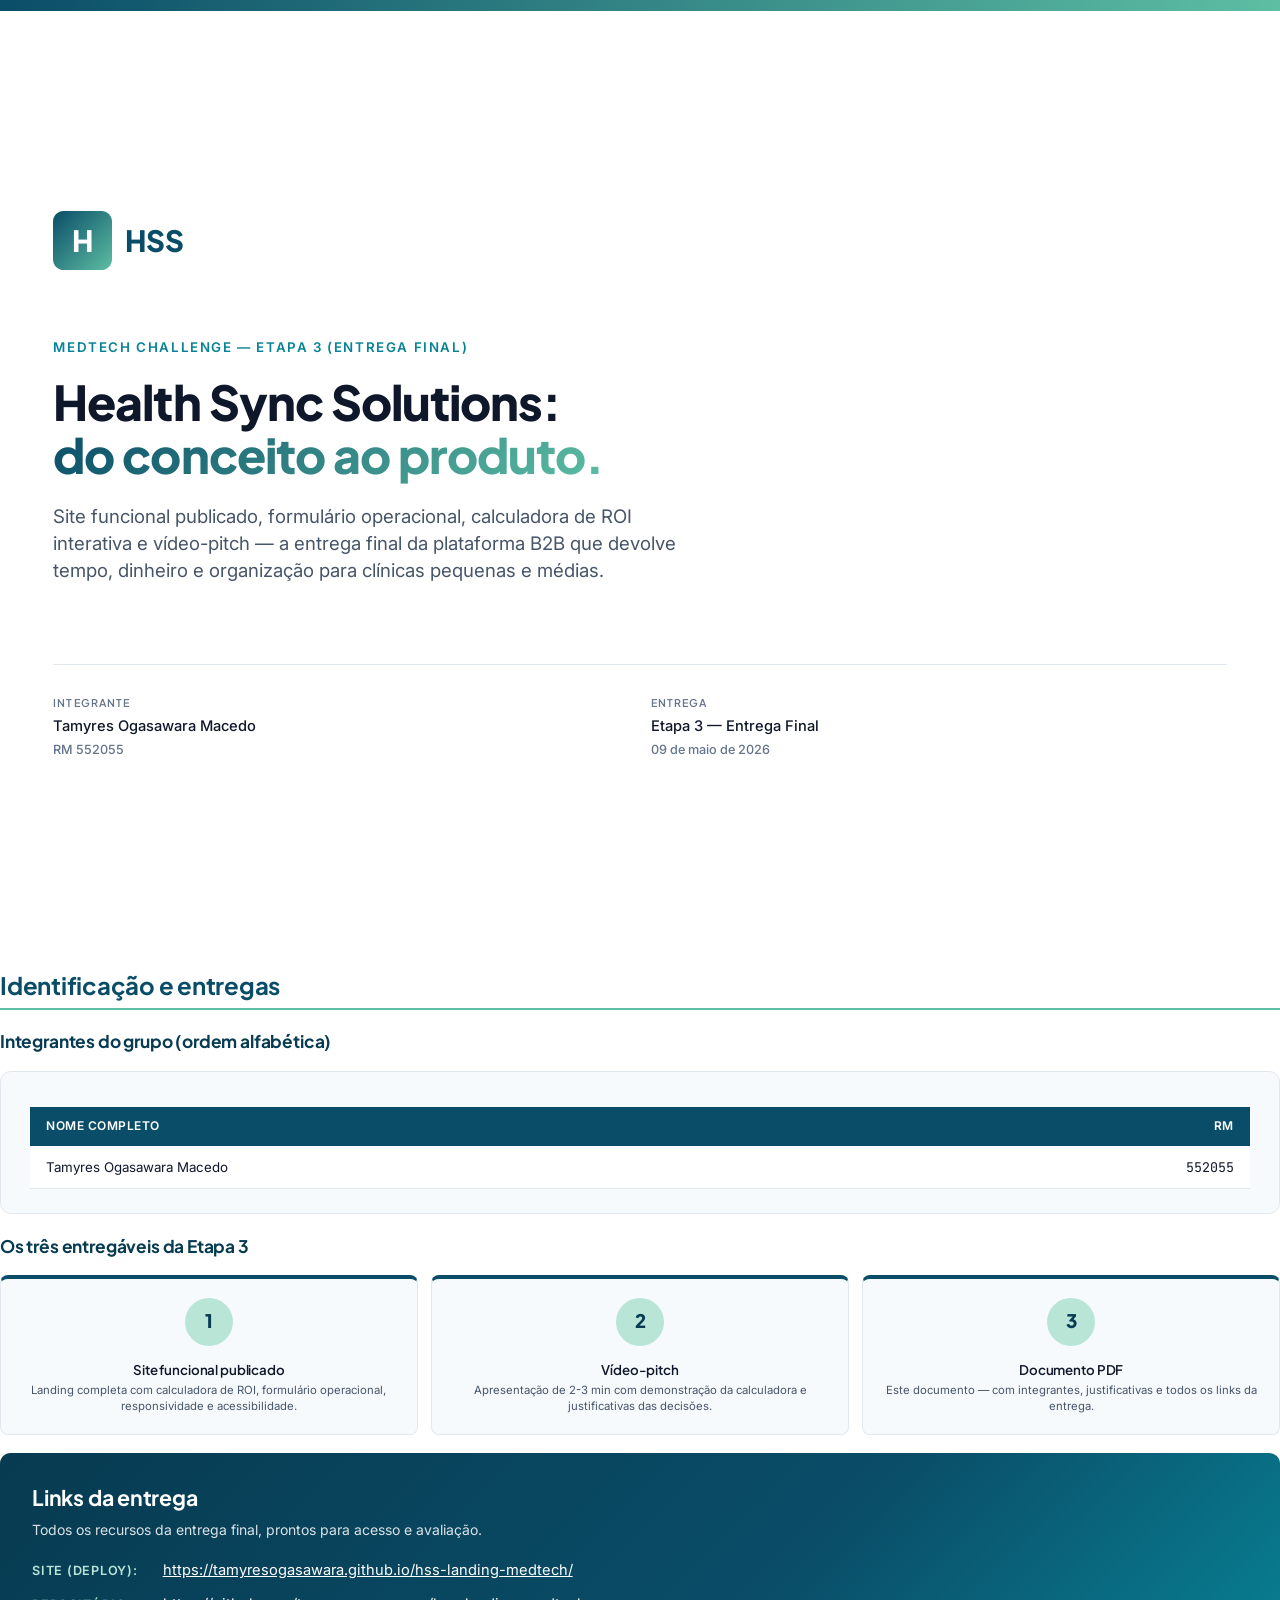
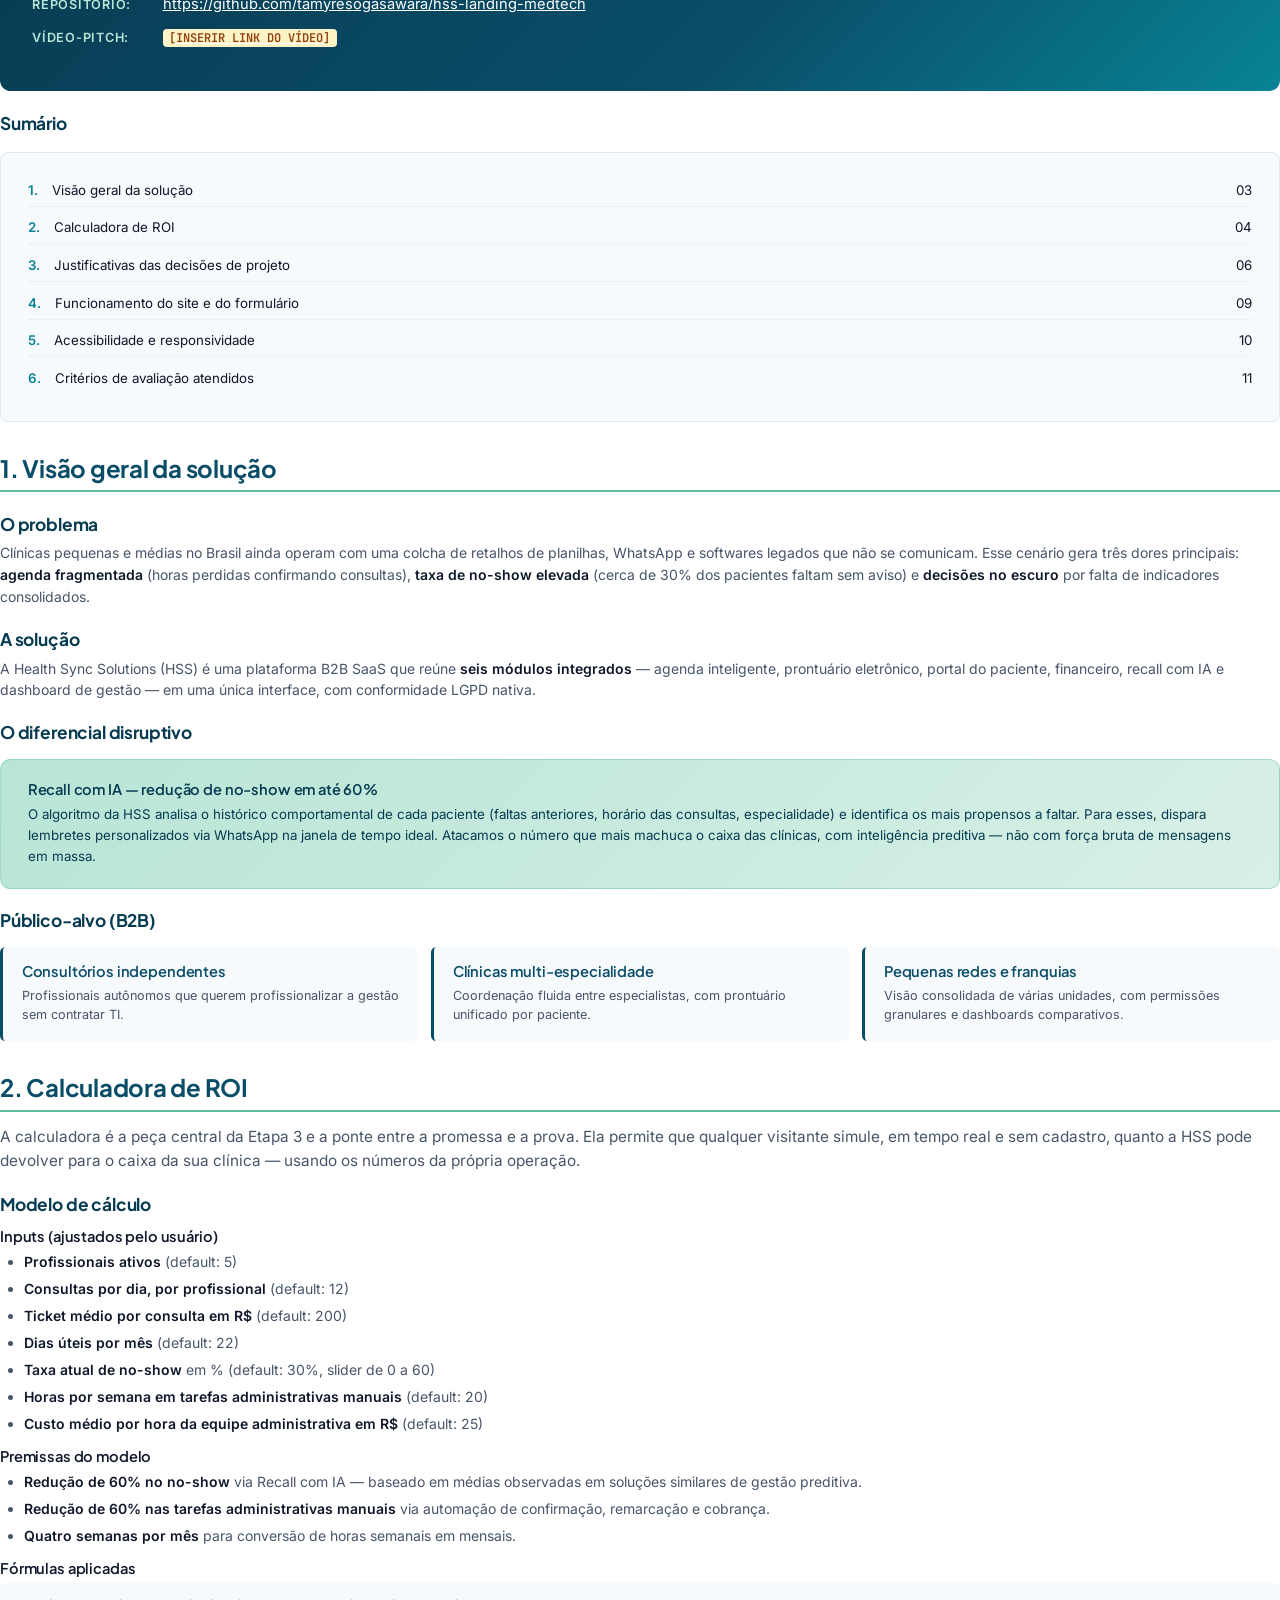
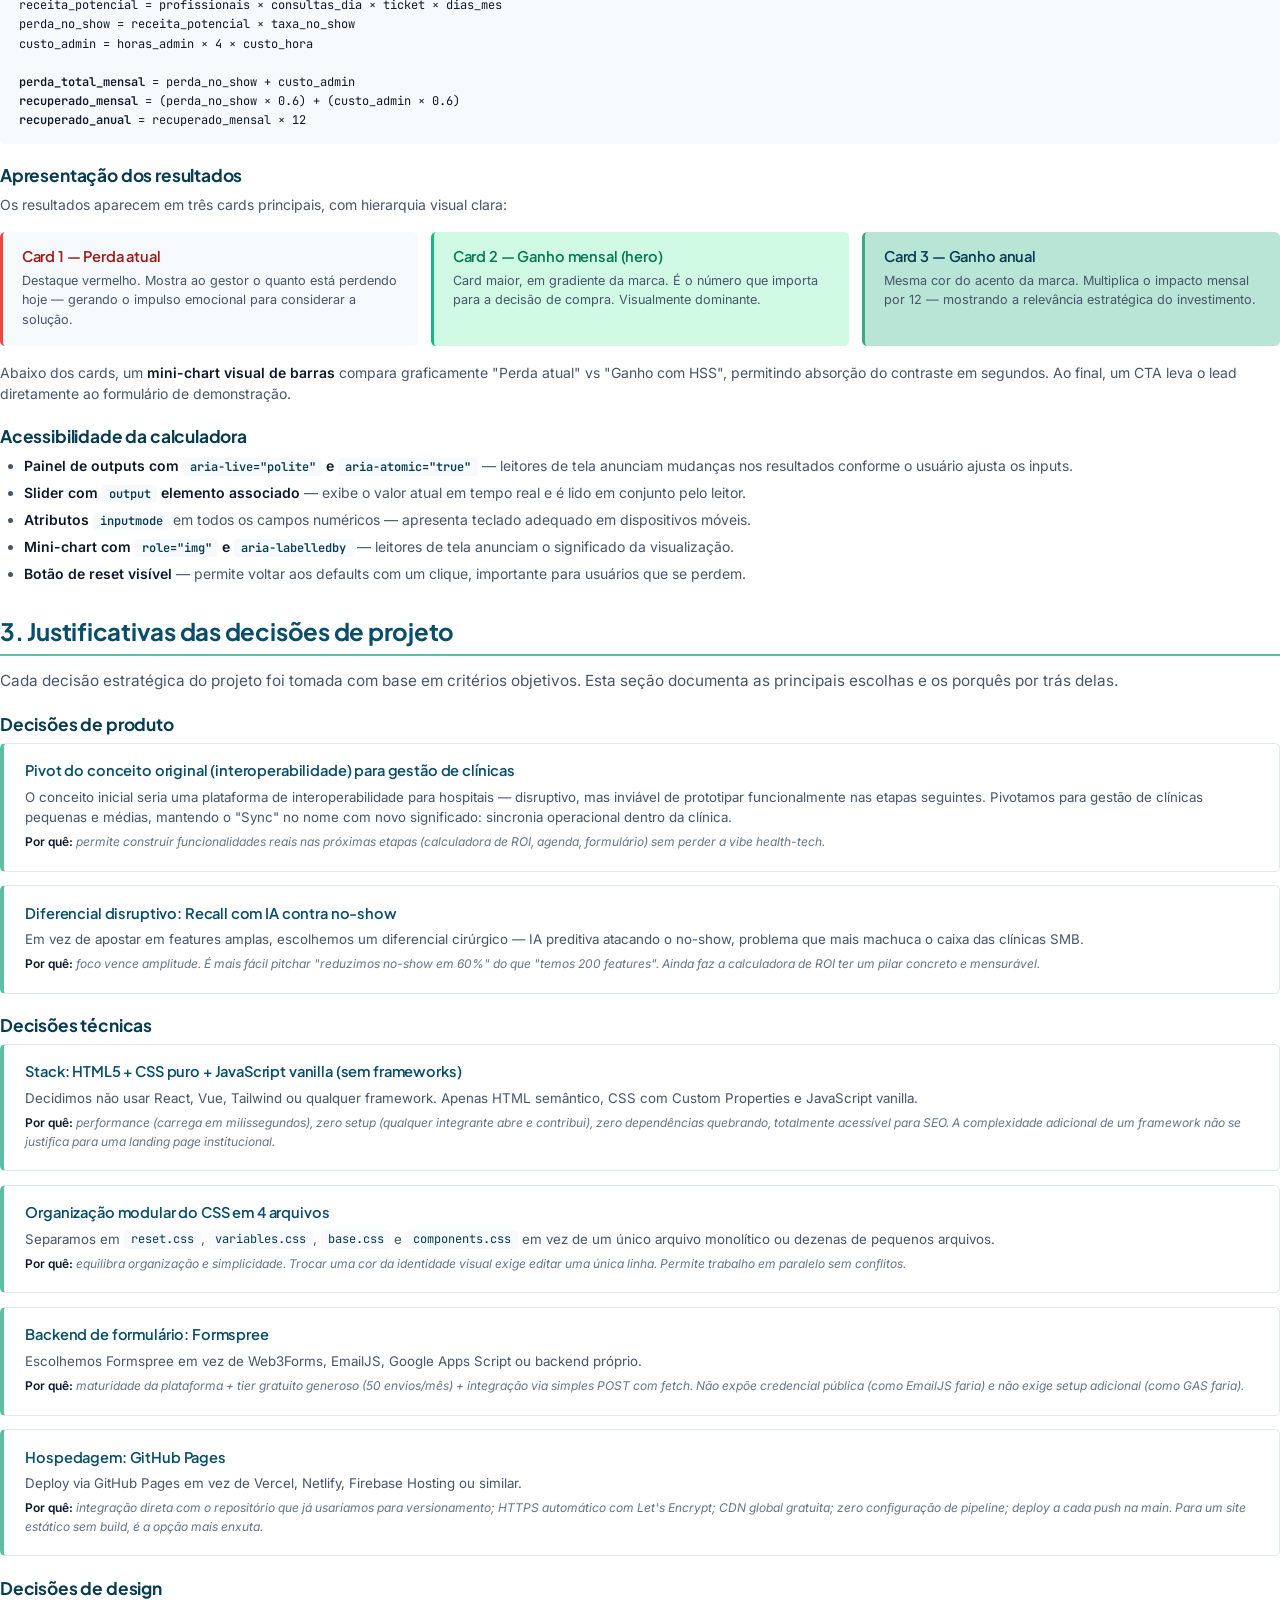
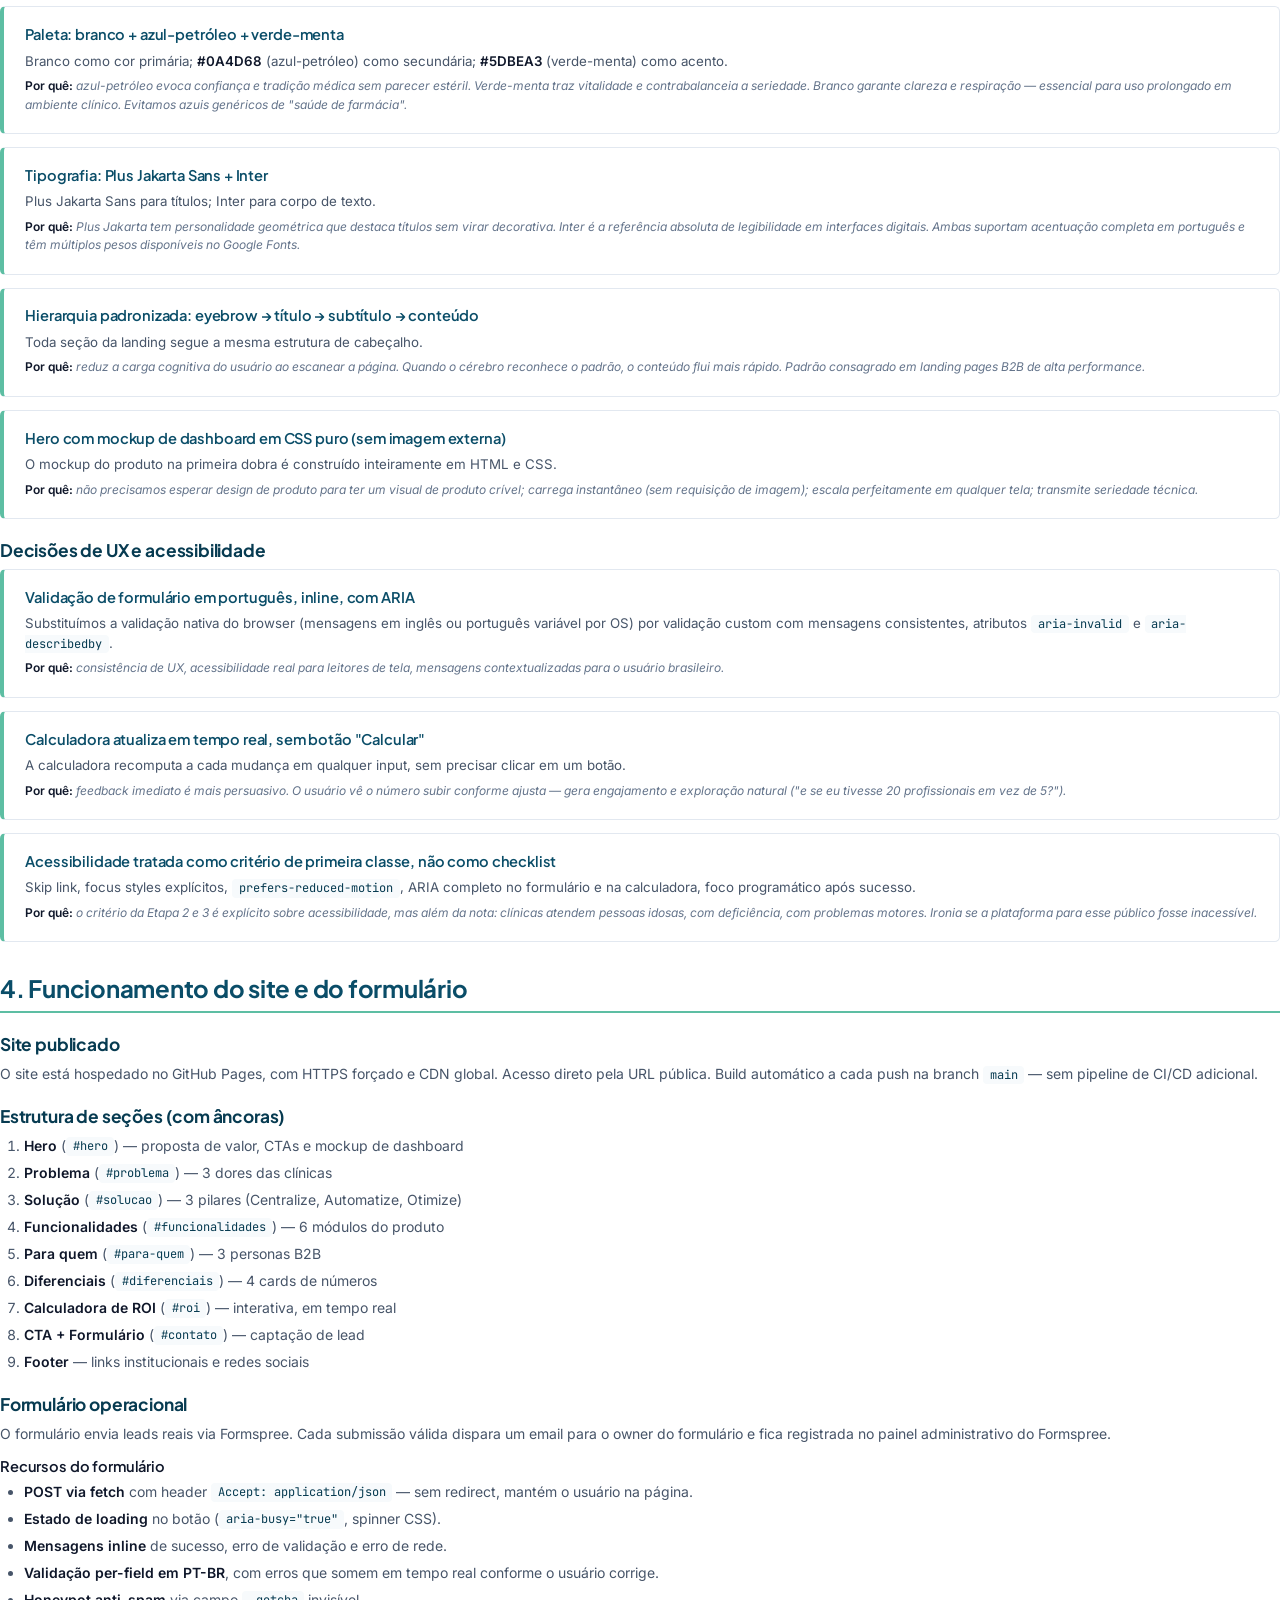
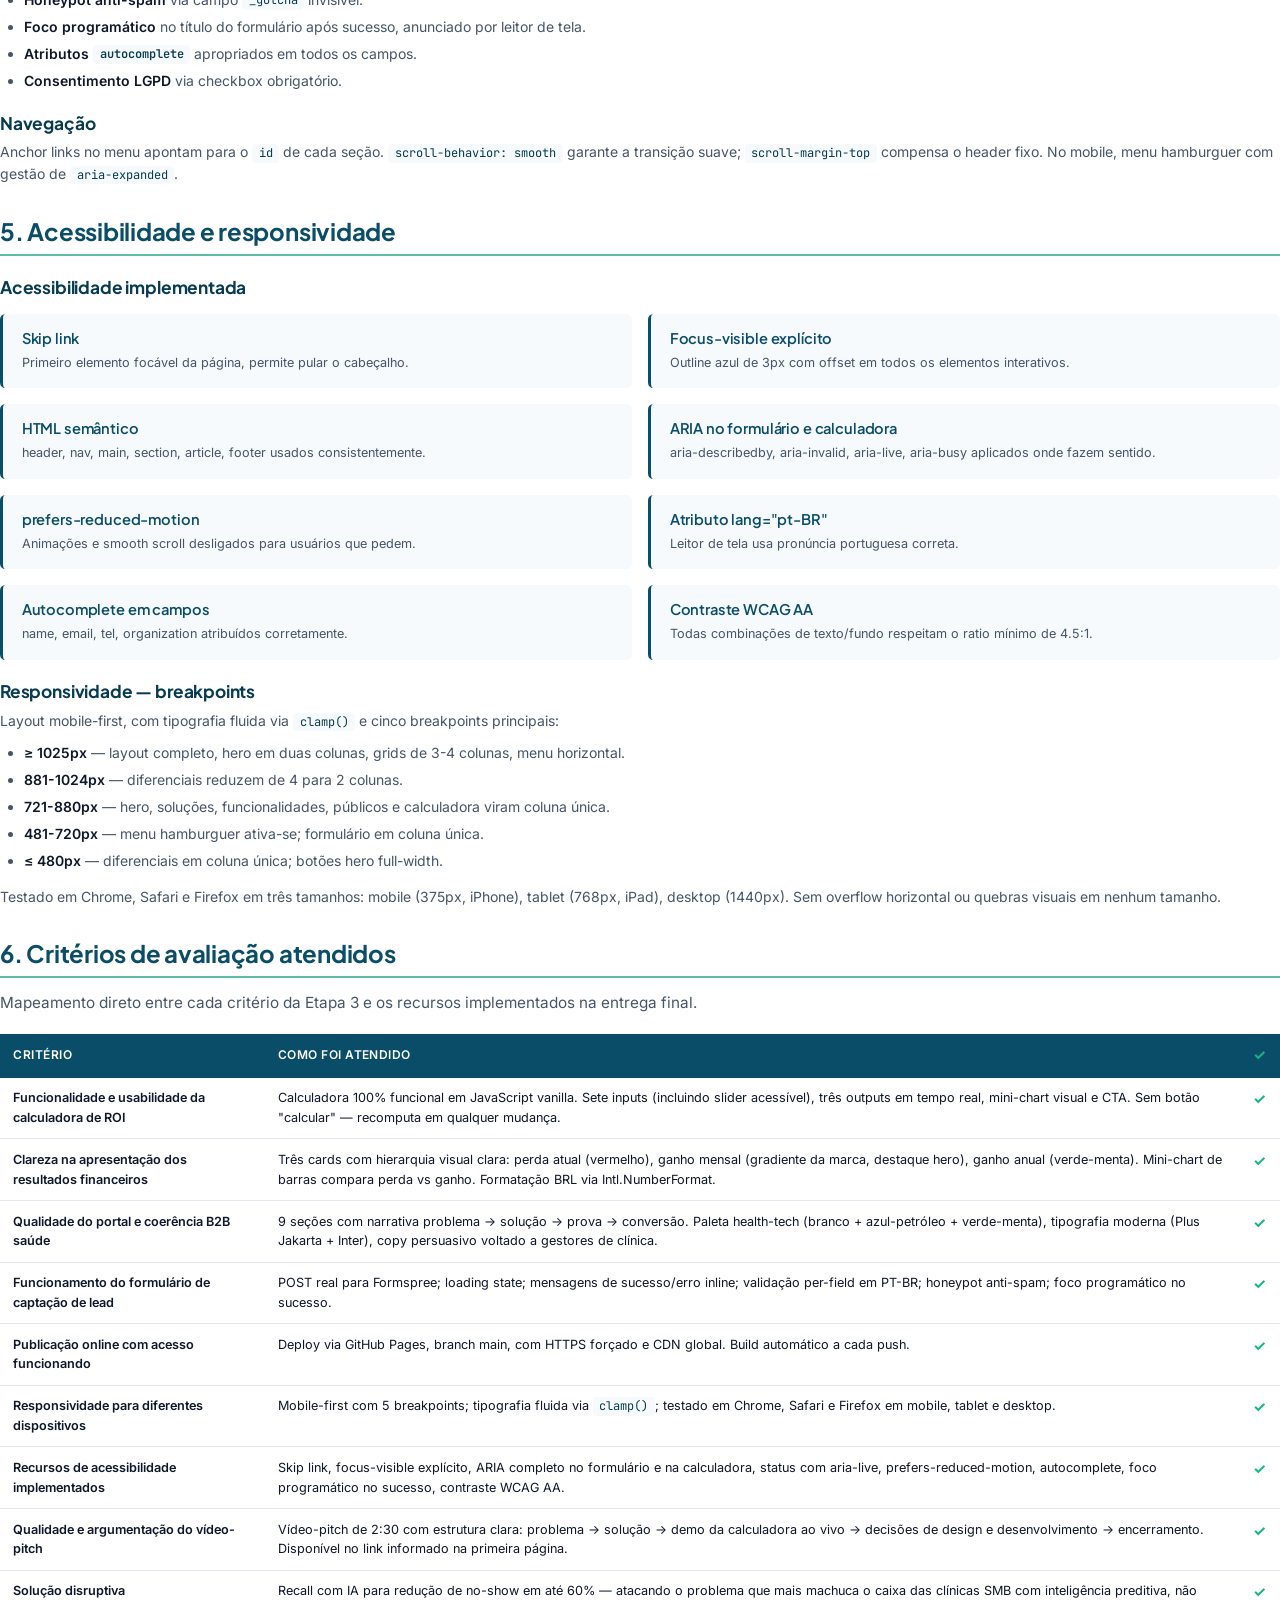
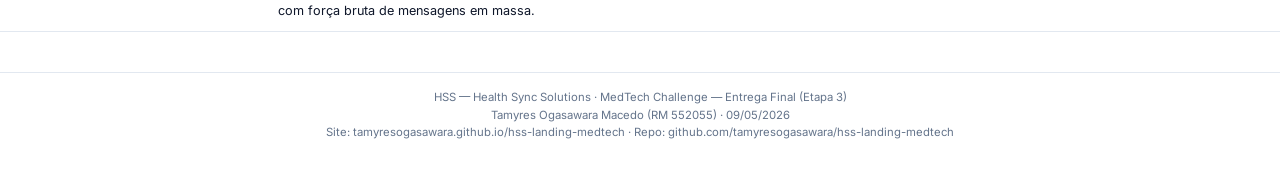
==== entrega-etapa3.html @ 95412e1a "Phase 3 deliverables: pitch script + final delivery doc - pitch-roteiro.md: roteiro completo do vide" ====
<!DOCTYPE html>
<html lang="pt-BR">
<head>
  <meta charset="UTF-8" />
  <title>HSS — Entrega Final (Etapa 3) — MedTech Challenge</title>
  <link rel="preconnect" href="https://fonts.googleapis.com" />
  <link rel="preconnect" href="https://fonts.gstatic.com" crossorigin />
  <link href="https://fonts.googleapis.com/css2?family=Inter:wght@400;500;600;700&family=Plus+Jakarta+Sans:wght@600;700;800&family=JetBrains+Mono:wght@400;500&display=swap" rel="stylesheet" />

  <style>
    /* ==========================================
       PRINT-OPTIMIZED — Open in Chrome → Cmd+P → Save as PDF
       ========================================== */

    @page { size: A4; margin: 18mm 16mm 20mm 16mm; }

    * {
      box-sizing: border-box;
      margin: 0;
      padding: 0;
      -webkit-print-color-adjust: exact;
      print-color-adjust: exact;
    }

    :root {
      --primary: #0a4d68;
      --primary-dark: #073b51;
      --primary-light: #088395;
      --accent: #5dbea3;
      --accent-dark: #3fa688;
      --accent-light: #b8e5d6;
      --text: #0f172a;
      --text-muted: #475569;
      --text-soft: #64748b;
      --border: #e2e8f0;
      --bg-soft: #f7fafc;
      --success: #10b981;
      --success-bg: #d1fae5;
      --danger: #ef4444;
      --danger-bg: #fee2e2;
    }

    html { -webkit-font-smoothing: antialiased; }

    body {
      font-family: "Inter", system-ui, sans-serif;
      font-size: 10.5pt;
      line-height: 1.55;
      color: var(--text);
      background: #fff;
    }

    h1, h2, h3, h4 {
      font-family: "Plus Jakarta Sans", sans-serif;
      color: var(--text);
      letter-spacing: -0.01em;
      line-height: 1.2;
    }

    h2 {
      font-size: 18pt;
      color: var(--primary);
      margin-bottom: 10pt;
      padding-bottom: 6pt;
      border-bottom: 2px solid var(--accent);
    }

    h3 {
      font-size: 13pt;
      color: var(--primary-dark);
      margin-top: 16pt;
      margin-bottom: 6pt;
    }

    h4 {
      font-size: 11pt;
      font-weight: 600;
      margin-top: 10pt;
      margin-bottom: 4pt;
      color: var(--text);
    }

    p { margin-bottom: 8pt; color: var(--text-muted); }
    strong { color: var(--text); font-weight: 600; }

    ul, ol { margin-left: 18pt; margin-bottom: 10pt; }
    li { margin-bottom: 4pt; color: var(--text-muted); }

    a {
      color: var(--primary-light);
      text-decoration: none;
      word-break: break-all;
    }

    code {
      font-family: "JetBrains Mono", monospace;
      font-size: 9pt;
      background: var(--bg-soft);
      padding: 1pt 5pt;
      border-radius: 3pt;
      color: var(--primary-dark);
    }

    /* ---------- COVER ---------- */
    .cover {
      height: 257mm;
      display: flex;
      flex-direction: column;
      justify-content: center;
      page-break-after: always;
      position: relative;
      padding: 40pt;
    }

    .cover::before {
      content: "";
      position: absolute;
      top: 0; left: 0; right: 0;
      height: 8pt;
      background: linear-gradient(90deg, var(--primary) 0%, var(--accent) 100%);
    }

    .cover__brand {
      display: flex;
      align-items: center;
      gap: 10pt;
      margin-bottom: 50pt;
    }

    .cover__mark {
      width: 44pt;
      height: 44pt;
      border-radius: 8pt;
      background: linear-gradient(135deg, var(--primary) 0%, var(--accent) 100%);
      color: #fff;
      display: grid;
      place-items: center;
      font-family: "Plus Jakarta Sans";
      font-weight: 800;
      font-size: 22pt;
    }

    .cover__brand-name {
      font-family: "Plus Jakarta Sans";
      font-weight: 800;
      font-size: 22pt;
      color: var(--primary);
    }

    .cover__eyebrow {
      font-size: 10pt;
      font-weight: 600;
      text-transform: uppercase;
      letter-spacing: 0.12em;
      color: var(--primary-light);
      margin-bottom: 14pt;
    }

    .cover__title {
      font-size: 36pt;
      font-weight: 800;
      color: var(--text);
      line-height: 1.1;
      margin-bottom: 16pt;
      letter-spacing: -0.02em;
    }

    .cover__title span {
      background: linear-gradient(135deg, var(--primary) 0%, var(--accent) 100%);
      -webkit-background-clip: text;
      background-clip: text;
      color: transparent;
    }

    .cover__subtitle {
      font-size: 14pt;
      color: var(--text-muted);
      max-width: 480pt;
      margin-bottom: 60pt;
      line-height: 1.45;
    }

    .cover__meta {
      border-top: 1px solid var(--border);
      padding-top: 24pt;
      display: grid;
      grid-template-columns: 1fr 1fr;
      gap: 16pt;
    }

    .cover__meta-block h4 {
      font-size: 8pt;
      text-transform: uppercase;
      letter-spacing: 0.1em;
      color: var(--text-soft);
      font-weight: 600;
      margin-bottom: 4pt;
      margin-top: 0;
    }

    .cover__meta-block p {
      font-size: 11pt;
      color: var(--text);
      font-weight: 500;
      margin: 0;
    }

    /* ---------- CONTENT ---------- */
    section { margin-bottom: 24pt; page-break-inside: auto; }
    .page-break { page-break-after: always; }

    .lead {
      font-size: 11.5pt;
      color: var(--text-muted);
      margin-bottom: 14pt;
      line-height: 1.55;
    }

    /* ---------- TOC ---------- */
    .toc {
      background: var(--bg-soft);
      border: 1px solid var(--border);
      border-radius: 6pt;
      padding: 16pt 20pt;
      margin: 14pt 0 20pt 0;
    }

    .toc__list { list-style: none; margin: 0; }

    .toc__list li {
      display: flex;
      justify-content: space-between;
      padding: 4pt 0;
      border-bottom: 1px dotted var(--border);
      font-size: 10pt;
      color: var(--text);
    }

    .toc__list li:last-child { border-bottom: none; }

    .toc__list .num {
      color: var(--primary-light);
      font-weight: 600;
      margin-right: 8pt;
    }

    /* ---------- INTEGRANTES BLOCK ---------- */
    .integrantes {
      background: var(--bg-soft);
      border: 1px solid var(--border);
      border-radius: 8pt;
      padding: 18pt 22pt;
      margin: 14pt 0;
    }

    .integrantes h3 { margin-top: 0; }

    .integrantes table {
      width: 100%;
      border-collapse: collapse;
      margin-top: 8pt;
      font-size: 10pt;
    }

    .integrantes th {
      background: var(--primary);
      color: #fff;
      text-align: left;
      padding: 8pt 12pt;
      font-weight: 600;
      font-size: 9pt;
      text-transform: uppercase;
      letter-spacing: 0.04em;
    }

    .integrantes td {
      padding: 8pt 12pt;
      border-bottom: 1px solid var(--border);
      background: #fff;
    }

    /* ---------- ACCESS / LINKS ---------- */
    .access-block {
      background: linear-gradient(135deg, var(--primary-dark) 0%, var(--primary) 60%, var(--primary-light) 100%);
      color: #fff;
      padding: 24pt;
      border-radius: 8pt;
      margin: 14pt 0;
    }

    .access-block h3 {
      color: #fff;
      margin-top: 0;
      font-size: 16pt;
    }

    .access-block p {
      color: rgba(255,255,255,0.85);
      font-size: 10.5pt;
      margin-bottom: 14pt;
    }

    .access-block .link-row {
      display: flex;
      align-items: baseline;
      gap: 8pt;
      margin-bottom: 8pt;
    }

    .access-block .link-row strong {
      color: var(--accent-light);
      min-width: 90pt;
      font-size: 9.5pt;
      text-transform: uppercase;
      letter-spacing: 0.06em;
    }

    .access-block a {
      color: #fff;
      text-decoration: underline;
      font-size: 11pt;
      word-break: break-all;
    }

    /* ---------- INFO CARDS ---------- */
    .grid-2 {
      display: grid;
      grid-template-columns: 1fr 1fr;
      gap: 12pt;
      margin: 12pt 0;
    }

    .grid-3 {
      display: grid;
      grid-template-columns: repeat(3, 1fr);
      gap: 10pt;
      margin: 12pt 0;
    }

    .info-card {
      background: var(--bg-soft);
      border-left: 3px solid var(--primary);
      border-radius: 4pt;
      padding: 12pt 14pt;
    }

    .info-card h4 {
      margin: 0 0 4pt 0;
      color: var(--primary);
    }

    .info-card p {
      font-size: 9.5pt;
      margin: 0;
    }

    /* ---------- DECISION CARDS (justifications) ---------- */
    .decision {
      background: #fff;
      border: 1px solid var(--border);
      border-left: 4px solid var(--accent);
      border-radius: 4pt;
      padding: 14pt 16pt;
      margin-bottom: 10pt;
    }

    .decision h4 {
      margin: 0 0 6pt 0;
      color: var(--primary);
      font-size: 11pt;
    }

    .decision p {
      margin: 0 0 4pt 0;
      font-size: 10pt;
      line-height: 1.5;
    }

    .decision__why {
      display: block;
      font-size: 9pt;
      color: var(--text-soft);
      margin-top: 4pt;
      font-style: italic;
    }

    .decision__why strong {
      color: var(--text);
      font-style: normal;
    }

    /* ---------- ROI HIGHLIGHT ---------- */
    .roi-highlight {
      background: linear-gradient(135deg, var(--accent-light) 0%, #d8f0e6 100%);
      border-radius: 8pt;
      padding: 16pt 20pt;
      margin: 12pt 0;
      border: 1px solid rgba(93, 190, 163, 0.4);
    }

    .roi-highlight h4 {
      margin-top: 0;
      color: var(--primary-dark);
    }

    .roi-highlight p {
      color: var(--primary-dark);
      margin-bottom: 0;
      font-size: 10pt;
    }

    /* ---------- CRITERIA TABLE ---------- */
    .criteria-table {
      width: 100%;
      border-collapse: collapse;
      margin-top: 10pt;
      font-size: 9.5pt;
    }

    .criteria-table th {
      background: var(--primary);
      color: #fff;
      text-align: left;
      padding: 8pt 10pt;
      font-weight: 600;
      font-size: 9pt;
      text-transform: uppercase;
      letter-spacing: 0.04em;
    }

    .criteria-table td {
      padding: 8pt 10pt;
      border-bottom: 1px solid var(--border);
      vertical-align: top;
    }

    .criteria-table .check {
      color: var(--success);
      font-weight: 700;
      font-size: 11pt;
      text-align: center;
      width: 30pt;
    }

    /* ---------- DELIVERABLES BLOCK ---------- */
    .deliverables {
      display: grid;
      grid-template-columns: 1fr 1fr 1fr;
      gap: 10pt;
      margin: 14pt 0;
    }

    .deliverable-card {
      background: var(--bg-soft);
      border: 1px solid var(--border);
      border-top: 4px solid var(--primary);
      border-radius: 6pt;
      padding: 14pt;
      text-align: center;
    }

    .deliverable-card__icon {
      display: inline-flex;
      width: 36pt;
      height: 36pt;
      border-radius: 50%;
      background: var(--accent-light);
      color: var(--primary-dark);
      align-items: center;
      justify-content: center;
      font-weight: 800;
      font-size: 14pt;
      margin-bottom: 8pt;
      font-family: "Plus Jakarta Sans";
    }

    .deliverable-card h4 {
      margin: 4pt 0;
      font-size: 10pt;
    }

    .deliverable-card p {
      font-size: 8.5pt;
      margin: 0;
      line-height: 1.4;
    }

    /* ---------- FOOTER NOTE ---------- */
    .doc-footer {
      margin-top: 30pt;
      padding-top: 12pt;
      border-top: 1px solid var(--border);
      font-size: 8.5pt;
      color: var(--text-soft);
      text-align: center;
    }

    h2, h3, h4 { page-break-after: avoid; }

    /* Highlight when a placeholder still needs replacing */
    .placeholder {
      background: #fef3c7;
      color: #92400e;
      padding: 1pt 5pt;
      border-radius: 3pt;
      font-weight: 600;
      font-size: 9pt;
      font-family: "JetBrains Mono", monospace;
    }
  </style>
</head>
<body>

  <!-- ========== COVER ========== -->
  <div class="cover">
    <div class="cover__brand">
      <span class="cover__mark">H</span>
      <span class="cover__brand-name">HSS</span>
    </div>

    <div>
      <div class="cover__eyebrow">MedTech Challenge — Etapa 3 (Entrega Final)</div>
      <h1 class="cover__title">Health Sync Solutions:<br><span>do conceito ao produto.</span></h1>
      <p class="cover__subtitle">
        Site funcional publicado, formulário operacional, calculadora de ROI interativa e vídeo-pitch — a entrega final da plataforma B2B que devolve tempo, dinheiro e organização para clínicas pequenas e médias.
      </p>
    </div>

    <div class="cover__meta">
      <div class="cover__meta-block">
        <h4>Integrante</h4>
        <p>Tamyres Ogasawara Macedo</p>
        <p style="font-size: 9.5pt; color: var(--text-soft); margin-top: 2pt;">RM 552055</p>
      </div>
      <div class="cover__meta-block">
        <h4>Entrega</h4>
        <p>Etapa 3 — Entrega Final</p>
        <p style="font-size: 9.5pt; color: var(--text-soft); margin-top: 2pt;">09 de maio de 2026</p>
      </div>
    </div>
  </div>


  <!-- ========== INTEGRANTES + LINKS + TOC ========== -->
  <section>
    <h2>Identificação e entregas</h2>

    <h3>Integrantes do grupo (ordem alfabética)</h3>
    <div class="integrantes">
      <table>
        <thead>
          <tr>
            <th>Nome completo</th>
            <th style="text-align: right;">RM</th>
          </tr>
        </thead>
        <tbody>
          <tr>
            <td>Tamyres Ogasawara Macedo</td>
            <td style="text-align: right; font-family: 'JetBrains Mono', monospace;">552055</td>
          </tr>
        </tbody>
      </table>
    </div>

    <h3>Os três entregáveis da Etapa 3</h3>
    <div class="deliverables">
      <div class="deliverable-card">
        <div class="deliverable-card__icon">1</div>
        <h4>Site funcional publicado</h4>
        <p>Landing completa com calculadora de ROI, formulário operacional, responsividade e acessibilidade.</p>
      </div>
      <div class="deliverable-card">
        <div class="deliverable-card__icon">2</div>
        <h4>Vídeo-pitch</h4>
        <p>Apresentação de 2-3 min com demonstração da calculadora e justificativas das decisões.</p>
      </div>
      <div class="deliverable-card">
        <div class="deliverable-card__icon">3</div>
        <h4>Documento PDF</h4>
        <p>Este documento — com integrantes, justificativas e todos os links da entrega.</p>
      </div>
    </div>

    <div class="access-block">
      <h3>Links da entrega</h3>
      <p>Todos os recursos da entrega final, prontos para acesso e avaliação.</p>

      <div class="link-row">
        <strong>Site (deploy):</strong>
        <a href="https://tamyresogasawara.github.io/hss-landing-medtech/">https://tamyresogasawara.github.io/hss-landing-medtech/</a>
      </div>
      <div class="link-row">
        <strong>Repositório:</strong>
        <a href="https://github.com/tamyresogasawara/hss-landing-medtech">https://github.com/tamyresogasawara/hss-landing-medtech</a>
      </div>
      <div class="link-row">
        <strong>Vídeo-pitch:</strong>
        <a href="#"><span class="placeholder">[INSERIR LINK DO VÍDEO]</span></a>
      </div>
    </div>

    <h3>Sumário</h3>
    <div class="toc">
      <ol class="toc__list">
        <li><span><span class="num">1.</span> Visão geral da solução</span><span>03</span></li>
        <li><span><span class="num">2.</span> Calculadora de ROI</span><span>04</span></li>
        <li><span><span class="num">3.</span> Justificativas das decisões de projeto</span><span>06</span></li>
        <li><span><span class="num">4.</span> Funcionamento do site e do formulário</span><span>09</span></li>
        <li><span><span class="num">5.</span> Acessibilidade e responsividade</span><span>10</span></li>
        <li><span><span class="num">6.</span> Critérios de avaliação atendidos</span><span>11</span></li>
      </ol>
    </div>
  </section>

  <div class="page-break"></div>


  <!-- ========== 1. VISÃO GERAL ========== -->
  <section>
    <h2>1. Visão geral da solução</h2>

    <h3>O problema</h3>
    <p>
      Clínicas pequenas e médias no Brasil ainda operam com uma colcha de retalhos de planilhas, WhatsApp e softwares legados que não se comunicam. Esse cenário gera três dores principais: <strong>agenda fragmentada</strong> (horas perdidas confirmando consultas), <strong>taxa de no-show elevada</strong> (cerca de 30% dos pacientes faltam sem aviso) e <strong>decisões no escuro</strong> por falta de indicadores consolidados.
    </p>

    <h3>A solução</h3>
    <p>
      A Health Sync Solutions (HSS) é uma plataforma B2B SaaS que reúne <strong>seis módulos integrados</strong> — agenda inteligente, prontuário eletrônico, portal do paciente, financeiro, recall com IA e dashboard de gestão — em uma única interface, com conformidade LGPD nativa.
    </p>

    <h3>O diferencial disruptivo</h3>
    <div class="roi-highlight">
      <h4>Recall com IA — redução de no-show em até 60%</h4>
      <p>
        O algoritmo da HSS analisa o histórico comportamental de cada paciente (faltas anteriores, horário das consultas, especialidade) e identifica os mais propensos a faltar. Para esses, dispara lembretes personalizados via WhatsApp na janela de tempo ideal. Atacamos o número que mais machuca o caixa das clínicas, com inteligência preditiva — não com força bruta de mensagens em massa.
      </p>
    </div>

    <h3>Público-alvo (B2B)</h3>
    <div class="grid-3">
      <div class="info-card">
        <h4>Consultórios independentes</h4>
        <p>Profissionais autônomos que querem profissionalizar a gestão sem contratar TI.</p>
      </div>
      <div class="info-card">
        <h4>Clínicas multi-especialidade</h4>
        <p>Coordenação fluida entre especialistas, com prontuário unificado por paciente.</p>
      </div>
      <div class="info-card">
        <h4>Pequenas redes e franquias</h4>
        <p>Visão consolidada de várias unidades, com permissões granulares e dashboards comparativos.</p>
      </div>
    </div>
  </section>

  <div class="page-break"></div>


  <!-- ========== 2. CALCULADORA DE ROI ========== -->
  <section>
    <h2>2. Calculadora de ROI</h2>

    <p class="lead">
      A calculadora é a peça central da Etapa 3 e a ponte entre a promessa e a prova. Ela permite que qualquer visitante simule, em tempo real e sem cadastro, quanto a HSS pode devolver para o caixa da sua clínica — usando os números da própria operação.
    </p>

    <h3>Modelo de cálculo</h3>

    <h4>Inputs (ajustados pelo usuário)</h4>
    <ul>
      <li><strong>Profissionais ativos</strong> (default: 5)</li>
      <li><strong>Consultas por dia, por profissional</strong> (default: 12)</li>
      <li><strong>Ticket médio por consulta em R$</strong> (default: 200)</li>
      <li><strong>Dias úteis por mês</strong> (default: 22)</li>
      <li><strong>Taxa atual de no-show</strong> em % (default: 30%, slider de 0 a 60)</li>
      <li><strong>Horas por semana em tarefas administrativas manuais</strong> (default: 20)</li>
      <li><strong>Custo médio por hora da equipe administrativa em R$</strong> (default: 25)</li>
    </ul>

    <h4>Premissas do modelo</h4>
    <ul>
      <li><strong>Redução de 60% no no-show</strong> via Recall com IA — baseado em médias observadas em soluções similares de gestão preditiva.</li>
      <li><strong>Redução de 60% nas tarefas administrativas manuais</strong> via automação de confirmação, remarcação e cobrança.</li>
      <li><strong>Quatro semanas por mês</strong> para conversão de horas semanais em mensais.</li>
    </ul>

    <h4>Fórmulas aplicadas</h4>
    <p style="font-family: 'JetBrains Mono', monospace; background: var(--bg-soft); padding: 10pt 14pt; border-radius: 4pt; font-size: 9pt; line-height: 1.6; color: var(--text);">
      receita_potencial = profissionais × consultas_dia × ticket × dias_mes<br>
      perda_no_show = receita_potencial × taxa_no_show<br>
      custo_admin = horas_admin × 4 × custo_hora<br>
      <br>
      <strong>perda_total_mensal</strong> = perda_no_show + custo_admin<br>
      <strong>recuperado_mensal</strong> = (perda_no_show × 0.6) + (custo_admin × 0.6)<br>
      <strong>recuperado_anual</strong> = recuperado_mensal × 12
    </p>

    <h3>Apresentação dos resultados</h3>
    <p>
      Os resultados aparecem em três cards principais, com hierarquia visual clara:
    </p>
    <div class="grid-3">
      <div class="info-card" style="border-left-color: var(--danger);">
        <h4 style="color: #991b1b;">Card 1 — Perda atual</h4>
        <p>Destaque vermelho. Mostra ao gestor o quanto está perdendo hoje — gerando o impulso emocional para considerar a solução.</p>
      </div>
      <div class="info-card" style="border-left-color: var(--success); background: var(--success-bg);">
        <h4 style="color: #047857;">Card 2 — Ganho mensal (hero)</h4>
        <p>Card maior, em gradiente da marca. É o número que importa para a decisão de compra. Visualmente dominante.</p>
      </div>
      <div class="info-card" style="border-left-color: var(--accent-dark); background: var(--accent-light);">
        <h4 style="color: #073b51;">Card 3 — Ganho anual</h4>
        <p>Mesma cor do acento da marca. Multiplica o impacto mensal por 12 — mostrando a relevância estratégica do investimento.</p>
      </div>
    </div>

    <p>
      Abaixo dos cards, um <strong>mini-chart visual de barras</strong> compara graficamente "Perda atual" vs "Ganho com HSS", permitindo absorção do contraste em segundos. Ao final, um CTA leva o lead diretamente ao formulário de demonstração.
    </p>

    <h3>Acessibilidade da calculadora</h3>
    <ul>
      <li><strong>Painel de outputs com <code>aria-live="polite"</code> e <code>aria-atomic="true"</code></strong> — leitores de tela anunciam mudanças nos resultados conforme o usuário ajusta os inputs.</li>
      <li><strong>Slider com <code>output</code> elemento associado</strong> — exibe o valor atual em tempo real e é lido em conjunto pelo leitor.</li>
      <li><strong>Atributos <code>inputmode</code></strong> em todos os campos numéricos — apresenta teclado adequado em dispositivos móveis.</li>
      <li><strong>Mini-chart com <code>role="img"</code> e <code>aria-labelledby</code></strong> — leitores de tela anunciam o significado da visualização.</li>
      <li><strong>Botão de reset visível</strong> — permite voltar aos defaults com um clique, importante para usuários que se perdem.</li>
    </ul>
  </section>

  <div class="page-break"></div>


  <!-- ========== 3. JUSTIFICATIVAS ========== -->
  <section>
    <h2>3. Justificativas das decisões de projeto</h2>

    <p class="lead">
      Cada decisão estratégica do projeto foi tomada com base em critérios objetivos. Esta seção documenta as principais escolhas e os porquês por trás delas.
    </p>

    <h3>Decisões de produto</h3>

    <div class="decision">
      <h4>Pivot do conceito original (interoperabilidade) para gestão de clínicas</h4>
      <p>O conceito inicial seria uma plataforma de interoperabilidade para hospitais — disruptivo, mas inviável de prototipar funcionalmente nas etapas seguintes. Pivotamos para gestão de clínicas pequenas e médias, mantendo o "Sync" no nome com novo significado: sincronia operacional dentro da clínica.</p>
      <span class="decision__why"><strong>Por quê:</strong> permite construir funcionalidades reais nas próximas etapas (calculadora de ROI, agenda, formulário) sem perder a vibe health-tech.</span>
    </div>

    <div class="decision">
      <h4>Diferencial disruptivo: Recall com IA contra no-show</h4>
      <p>Em vez de apostar em features amplas, escolhemos um diferencial cirúrgico — IA preditiva atacando o no-show, problema que mais machuca o caixa das clínicas SMB.</p>
      <span class="decision__why"><strong>Por quê:</strong> foco vence amplitude. É mais fácil pitchar "reduzimos no-show em 60%" do que "temos 200 features". Ainda faz a calculadora de ROI ter um pilar concreto e mensurável.</span>
    </div>

    <h3>Decisões técnicas</h3>

    <div class="decision">
      <h4>Stack: HTML5 + CSS puro + JavaScript vanilla (sem frameworks)</h4>
      <p>Decidimos não usar React, Vue, Tailwind ou qualquer framework. Apenas HTML semântico, CSS com Custom Properties e JavaScript vanilla.</p>
      <span class="decision__why"><strong>Por quê:</strong> performance (carrega em milissegundos), zero setup (qualquer integrante abre e contribui), zero dependências quebrando, totalmente acessível para SEO. A complexidade adicional de um framework não se justifica para uma landing page institucional.</span>
    </div>

    <div class="decision">
      <h4>Organização modular do CSS em 4 arquivos</h4>
      <p>Separamos em <code>reset.css</code>, <code>variables.css</code>, <code>base.css</code> e <code>components.css</code> em vez de um único arquivo monolítico ou dezenas de pequenos arquivos.</p>
      <span class="decision__why"><strong>Por quê:</strong> equilibra organização e simplicidade. Trocar uma cor da identidade visual exige editar uma única linha. Permite trabalho em paralelo sem conflitos.</span>
    </div>

    <div class="decision">
      <h4>Backend de formulário: Formspree</h4>
      <p>Escolhemos Formspree em vez de Web3Forms, EmailJS, Google Apps Script ou backend próprio.</p>
      <span class="decision__why"><strong>Por quê:</strong> maturidade da plataforma + tier gratuito generoso (50 envios/mês) + integração via simples POST com fetch. Não expõe credencial pública (como EmailJS faria) e não exige setup adicional (como GAS faria).</span>
    </div>

    <div class="decision">
      <h4>Hospedagem: GitHub Pages</h4>
      <p>Deploy via GitHub Pages em vez de Vercel, Netlify, Firebase Hosting ou similar.</p>
      <span class="decision__why"><strong>Por quê:</strong> integração direta com o repositório que já usaríamos para versionamento; HTTPS automático com Let's Encrypt; CDN global gratuita; zero configuração de pipeline; deploy a cada push na main. Para um site estático sem build, é a opção mais enxuta.</span>
    </div>

    <h3>Decisões de design</h3>

    <div class="decision">
      <h4>Paleta: branco + azul-petróleo + verde-menta</h4>
      <p>Branco como cor primária; <strong>#0A4D68</strong> (azul-petróleo) como secundária; <strong>#5DBEA3</strong> (verde-menta) como acento.</p>
      <span class="decision__why"><strong>Por quê:</strong> azul-petróleo evoca confiança e tradição médica sem parecer estéril. Verde-menta traz vitalidade e contrabalanceia a seriedade. Branco garante clareza e respiração — essencial para uso prolongado em ambiente clínico. Evitamos azuis genéricos de "saúde de farmácia".</span>
    </div>

    <div class="decision">
      <h4>Tipografia: Plus Jakarta Sans + Inter</h4>
      <p>Plus Jakarta Sans para títulos; Inter para corpo de texto.</p>
      <span class="decision__why"><strong>Por quê:</strong> Plus Jakarta tem personalidade geométrica que destaca títulos sem virar decorativa. Inter é a referência absoluta de legibilidade em interfaces digitais. Ambas suportam acentuação completa em português e têm múltiplos pesos disponíveis no Google Fonts.</span>
    </div>

    <div class="decision">
      <h4>Hierarquia padronizada: eyebrow → título → subtítulo → conteúdo</h4>
      <p>Toda seção da landing segue a mesma estrutura de cabeçalho.</p>
      <span class="decision__why"><strong>Por quê:</strong> reduz a carga cognitiva do usuário ao escanear a página. Quando o cérebro reconhece o padrão, o conteúdo flui mais rápido. Padrão consagrado em landing pages B2B de alta performance.</span>
    </div>

    <div class="decision">
      <h4>Hero com mockup de dashboard em CSS puro (sem imagem externa)</h4>
      <p>O mockup do produto na primeira dobra é construído inteiramente em HTML e CSS.</p>
      <span class="decision__why"><strong>Por quê:</strong> não precisamos esperar design de produto para ter um visual de produto crível; carrega instantâneo (sem requisição de imagem); escala perfeitamente em qualquer tela; transmite seriedade técnica.</span>
    </div>

    <h3>Decisões de UX e acessibilidade</h3>

    <div class="decision">
      <h4>Validação de formulário em português, inline, com ARIA</h4>
      <p>Substituímos a validação nativa do browser (mensagens em inglês ou português variável por OS) por validação custom com mensagens consistentes, atributos <code>aria-invalid</code> e <code>aria-describedby</code>.</p>
      <span class="decision__why"><strong>Por quê:</strong> consistência de UX, acessibilidade real para leitores de tela, mensagens contextualizadas para o usuário brasileiro.</span>
    </div>

    <div class="decision">
      <h4>Calculadora atualiza em tempo real, sem botão "Calcular"</h4>
      <p>A calculadora recomputa a cada mudança em qualquer input, sem precisar clicar em um botão.</p>
      <span class="decision__why"><strong>Por quê:</strong> feedback imediato é mais persuasivo. O usuário vê o número subir conforme ajusta — gera engajamento e exploração natural ("e se eu tivesse 20 profissionais em vez de 5?").</span>
    </div>

    <div class="decision">
      <h4>Acessibilidade tratada como critério de primeira classe, não como checklist</h4>
      <p>Skip link, focus styles explícitos, <code>prefers-reduced-motion</code>, ARIA completo no formulário e na calculadora, foco programático após sucesso.</p>
      <span class="decision__why"><strong>Por quê:</strong> o critério da Etapa 2 e 3 é explícito sobre acessibilidade, mas além da nota: clínicas atendem pessoas idosas, com deficiência, com problemas motores. Ironia se a plataforma para esse público fosse inacessível.</span>
    </div>
  </section>

  <div class="page-break"></div>


  <!-- ========== 4. SITE E FORMULÁRIO ========== -->
  <section>
    <h2>4. Funcionamento do site e do formulário</h2>

    <h3>Site publicado</h3>
    <p>
      O site está hospedado no GitHub Pages, com HTTPS forçado e CDN global. Acesso direto pela URL pública. Build automático a cada push na branch <code>main</code> — sem pipeline de CI/CD adicional.
    </p>

    <h3>Estrutura de seções (com âncoras)</h3>
    <ol>
      <li><strong>Hero</strong> (<code>#hero</code>) — proposta de valor, CTAs e mockup de dashboard</li>
      <li><strong>Problema</strong> (<code>#problema</code>) — 3 dores das clínicas</li>
      <li><strong>Solução</strong> (<code>#solucao</code>) — 3 pilares (Centralize, Automatize, Otimize)</li>
      <li><strong>Funcionalidades</strong> (<code>#funcionalidades</code>) — 6 módulos do produto</li>
      <li><strong>Para quem</strong> (<code>#para-quem</code>) — 3 personas B2B</li>
      <li><strong>Diferenciais</strong> (<code>#diferenciais</code>) — 4 cards de números</li>
      <li><strong>Calculadora de ROI</strong> (<code>#roi</code>) — interativa, em tempo real</li>
      <li><strong>CTA + Formulário</strong> (<code>#contato</code>) — captação de lead</li>
      <li><strong>Footer</strong> — links institucionais e redes sociais</li>
    </ol>

    <h3>Formulário operacional</h3>
    <p>
      O formulário envia leads reais via Formspree. Cada submissão válida dispara um email para o owner do formulário e fica registrada no painel administrativo do Formspree.
    </p>

    <h4>Recursos do formulário</h4>
    <ul>
      <li><strong>POST via fetch</strong> com header <code>Accept: application/json</code> — sem redirect, mantém o usuário na página.</li>
      <li><strong>Estado de loading</strong> no botão (<code>aria-busy="true"</code>, spinner CSS).</li>
      <li><strong>Mensagens inline</strong> de sucesso, erro de validação e erro de rede.</li>
      <li><strong>Validação per-field em PT-BR</strong>, com erros que somem em tempo real conforme o usuário corrige.</li>
      <li><strong>Honeypot anti-spam</strong> via campo <code>_gotcha</code> invisível.</li>
      <li><strong>Foco programático</strong> no título do formulário após sucesso, anunciado por leitor de tela.</li>
      <li><strong>Atributos <code>autocomplete</code></strong> apropriados em todos os campos.</li>
      <li><strong>Consentimento LGPD</strong> via checkbox obrigatório.</li>
    </ul>

    <h3>Navegação</h3>
    <p>
      Anchor links no menu apontam para o <code>id</code> de cada seção. <code>scroll-behavior: smooth</code> garante a transição suave; <code>scroll-margin-top</code> compensa o header fixo. No mobile, menu hamburguer com gestão de <code>aria-expanded</code>.
    </p>
  </section>

  <div class="page-break"></div>


  <!-- ========== 5. ACESSIBILIDADE E RESPONSIVIDADE ========== -->
  <section>
    <h2>5. Acessibilidade e responsividade</h2>

    <h3>Acessibilidade implementada</h3>

    <div class="grid-2">
      <div class="info-card">
        <h4>Skip link</h4>
        <p>Primeiro elemento focável da página, permite pular o cabeçalho.</p>
      </div>
      <div class="info-card">
        <h4>Focus-visible explícito</h4>
        <p>Outline azul de 3px com offset em todos os elementos interativos.</p>
      </div>
      <div class="info-card">
        <h4>HTML semântico</h4>
        <p>header, nav, main, section, article, footer usados consistentemente.</p>
      </div>
      <div class="info-card">
        <h4>ARIA no formulário e calculadora</h4>
        <p>aria-describedby, aria-invalid, aria-live, aria-busy aplicados onde fazem sentido.</p>
      </div>
      <div class="info-card">
        <h4>prefers-reduced-motion</h4>
        <p>Animações e smooth scroll desligados para usuários que pedem.</p>
      </div>
      <div class="info-card">
        <h4>Atributo lang="pt-BR"</h4>
        <p>Leitor de tela usa pronúncia portuguesa correta.</p>
      </div>
      <div class="info-card">
        <h4>Autocomplete em campos</h4>
        <p>name, email, tel, organization atribuídos corretamente.</p>
      </div>
      <div class="info-card">
        <h4>Contraste WCAG AA</h4>
        <p>Todas combinações de texto/fundo respeitam o ratio mínimo de 4.5:1.</p>
      </div>
    </div>

    <h3>Responsividade — breakpoints</h3>
    <p>
      Layout mobile-first, com tipografia fluida via <code>clamp()</code> e cinco breakpoints principais:
    </p>
    <ul>
      <li><strong>≥ 1025px</strong> — layout completo, hero em duas colunas, grids de 3-4 colunas, menu horizontal.</li>
      <li><strong>881-1024px</strong> — diferenciais reduzem de 4 para 2 colunas.</li>
      <li><strong>721-880px</strong> — hero, soluções, funcionalidades, públicos e calculadora viram coluna única.</li>
      <li><strong>481-720px</strong> — menu hamburguer ativa-se; formulário em coluna única.</li>
      <li><strong>≤ 480px</strong> — diferenciais em coluna única; botões hero full-width.</li>
    </ul>

    <p>
      Testado em Chrome, Safari e Firefox em três tamanhos: mobile (375px, iPhone), tablet (768px, iPad), desktop (1440px). Sem overflow horizontal ou quebras visuais em nenhum tamanho.
    </p>
  </section>

  <div class="page-break"></div>


  <!-- ========== 6. CRITÉRIOS DE AVALIAÇÃO ========== -->
  <section>
    <h2>6. Critérios de avaliação atendidos</h2>

    <p class="lead">
      Mapeamento direto entre cada critério da Etapa 3 e os recursos implementados na entrega final.
    </p>

    <table class="criteria-table">
      <thead>
        <tr>
          <th>Critério</th>
          <th>Como foi atendido</th>
          <th class="check">✓</th>
        </tr>
      </thead>
      <tbody>
        <tr>
          <td><strong>Funcionalidade e usabilidade da calculadora de ROI</strong></td>
          <td>Calculadora 100% funcional em JavaScript vanilla. Sete inputs (incluindo slider acessível), três outputs em tempo real, mini-chart visual e CTA. Sem botão "calcular" — recomputa em qualquer mudança.</td>
          <td class="check">✓</td>
        </tr>
        <tr>
          <td><strong>Clareza na apresentação dos resultados financeiros</strong></td>
          <td>Três cards com hierarquia visual clara: perda atual (vermelho), ganho mensal (gradiente da marca, destaque hero), ganho anual (verde-menta). Mini-chart de barras compara perda vs ganho. Formatação BRL via Intl.NumberFormat.</td>
          <td class="check">✓</td>
        </tr>
        <tr>
          <td><strong>Qualidade do portal e coerência B2B saúde</strong></td>
          <td>9 seções com narrativa problema → solução → prova → conversão. Paleta health-tech (branco + azul-petróleo + verde-menta), tipografia moderna (Plus Jakarta + Inter), copy persuasivo voltado a gestores de clínica.</td>
          <td class="check">✓</td>
        </tr>
        <tr>
          <td><strong>Funcionamento do formulário de captação de lead</strong></td>
          <td>POST real para Formspree; loading state; mensagens de sucesso/erro inline; validação per-field em PT-BR; honeypot anti-spam; foco programático no sucesso.</td>
          <td class="check">✓</td>
        </tr>
        <tr>
          <td><strong>Publicação online com acesso funcionando</strong></td>
          <td>Deploy via GitHub Pages, branch main, com HTTPS forçado e CDN global. Build automático a cada push.</td>
          <td class="check">✓</td>
        </tr>
        <tr>
          <td><strong>Responsividade para diferentes dispositivos</strong></td>
          <td>Mobile-first com 5 breakpoints; tipografia fluida via <code>clamp()</code>; testado em Chrome, Safari e Firefox em mobile, tablet e desktop.</td>
          <td class="check">✓</td>
        </tr>
        <tr>
          <td><strong>Recursos de acessibilidade implementados</strong></td>
          <td>Skip link, focus-visible explícito, ARIA completo no formulário e na calculadora, status com aria-live, prefers-reduced-motion, autocomplete, foco programático no sucesso, contraste WCAG AA.</td>
          <td class="check">✓</td>
        </tr>
        <tr>
          <td><strong>Qualidade e argumentação do vídeo-pitch</strong></td>
          <td>Vídeo-pitch de 2:30 com estrutura clara: problema → solução → demo da calculadora ao vivo → decisões de design e desenvolvimento → encerramento. Disponível no link informado na primeira página.</td>
          <td class="check">✓</td>
        </tr>
        <tr>
          <td><strong>Solução disruptiva</strong></td>
          <td>Recall com IA para redução de no-show em até 60% — atacando o problema que mais machuca o caixa das clínicas SMB com inteligência preditiva, não com força bruta de mensagens em massa.</td>
          <td class="check">✓</td>
        </tr>
      </tbody>
    </table>

    <div class="doc-footer">
      HSS — Health Sync Solutions · MedTech Challenge — Entrega Final (Etapa 3)<br>
      Tamyres Ogasawara Macedo (RM 552055) · 09/05/2026<br>
      Site: tamyresogasawara.github.io/hss-landing-medtech · Repo: github.com/tamyresogasawara/hss-landing-medtech
    </div>
  </section>

</body>
</html>
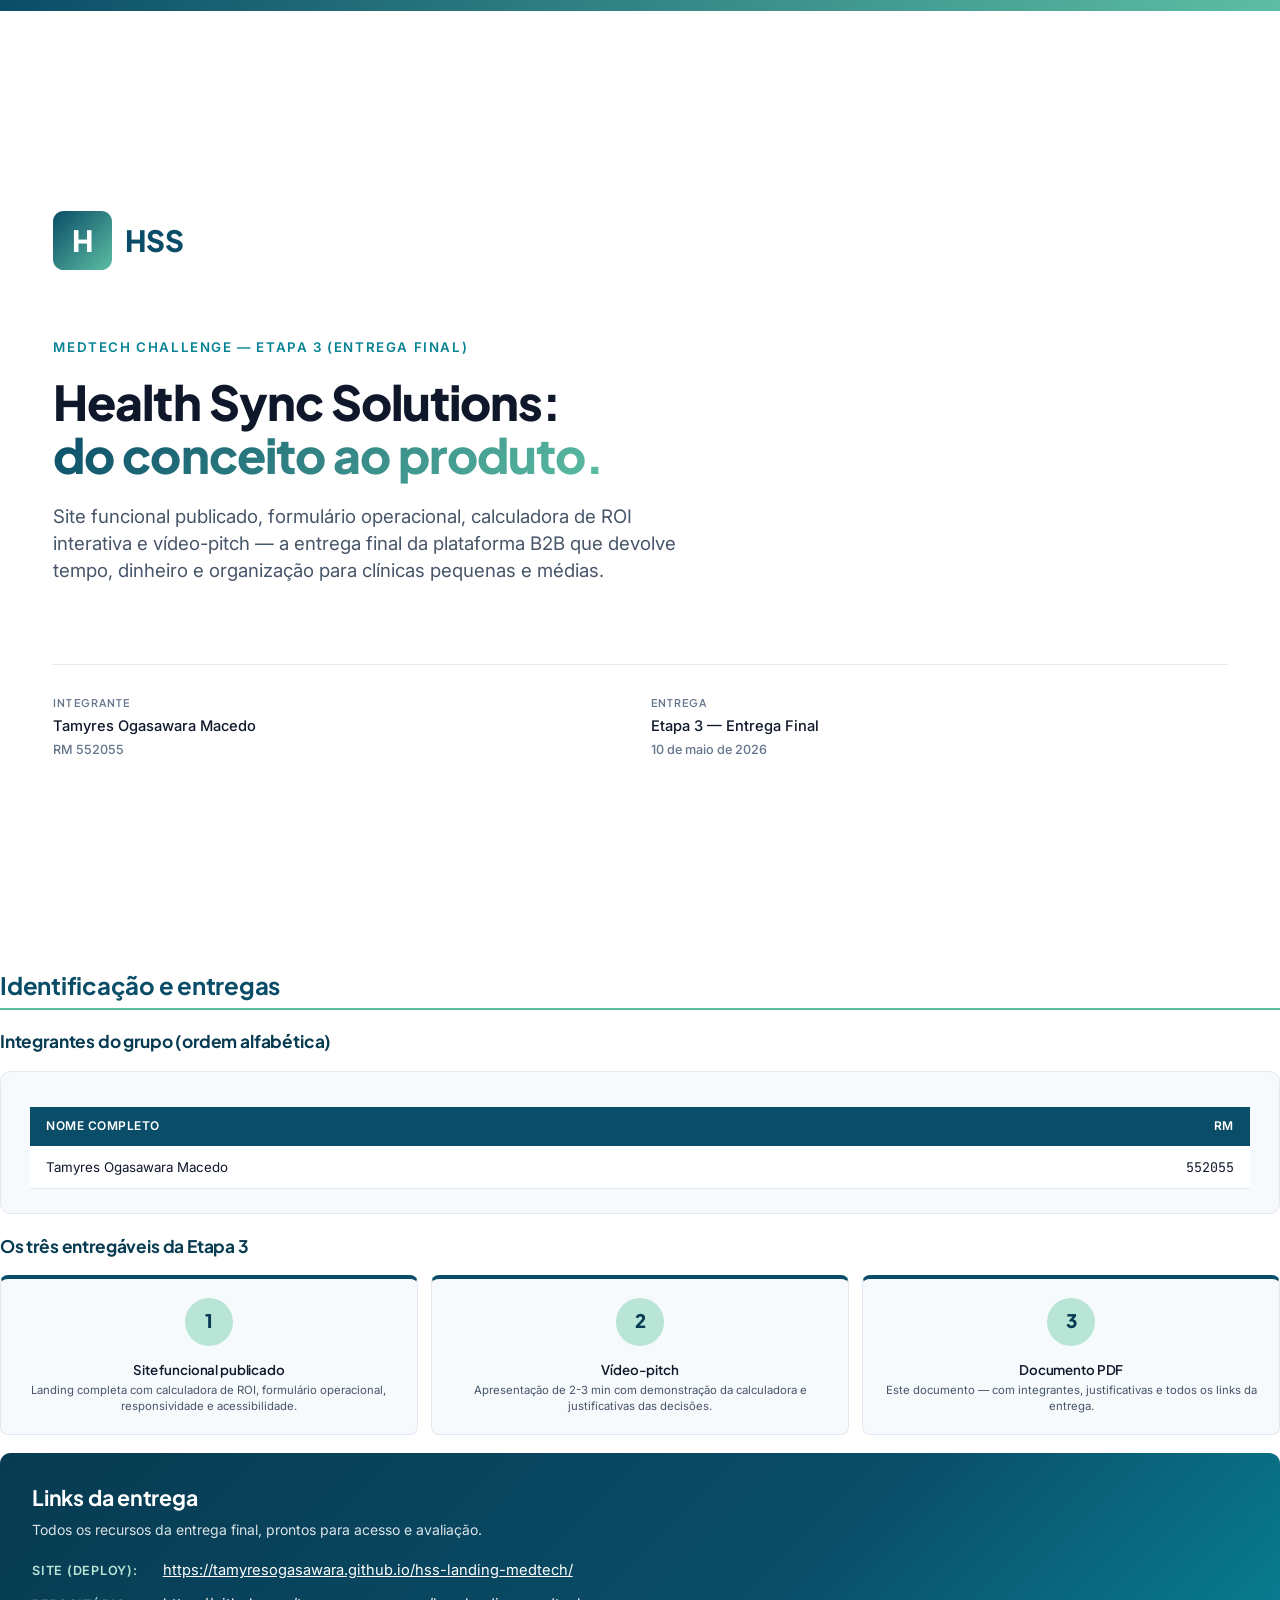
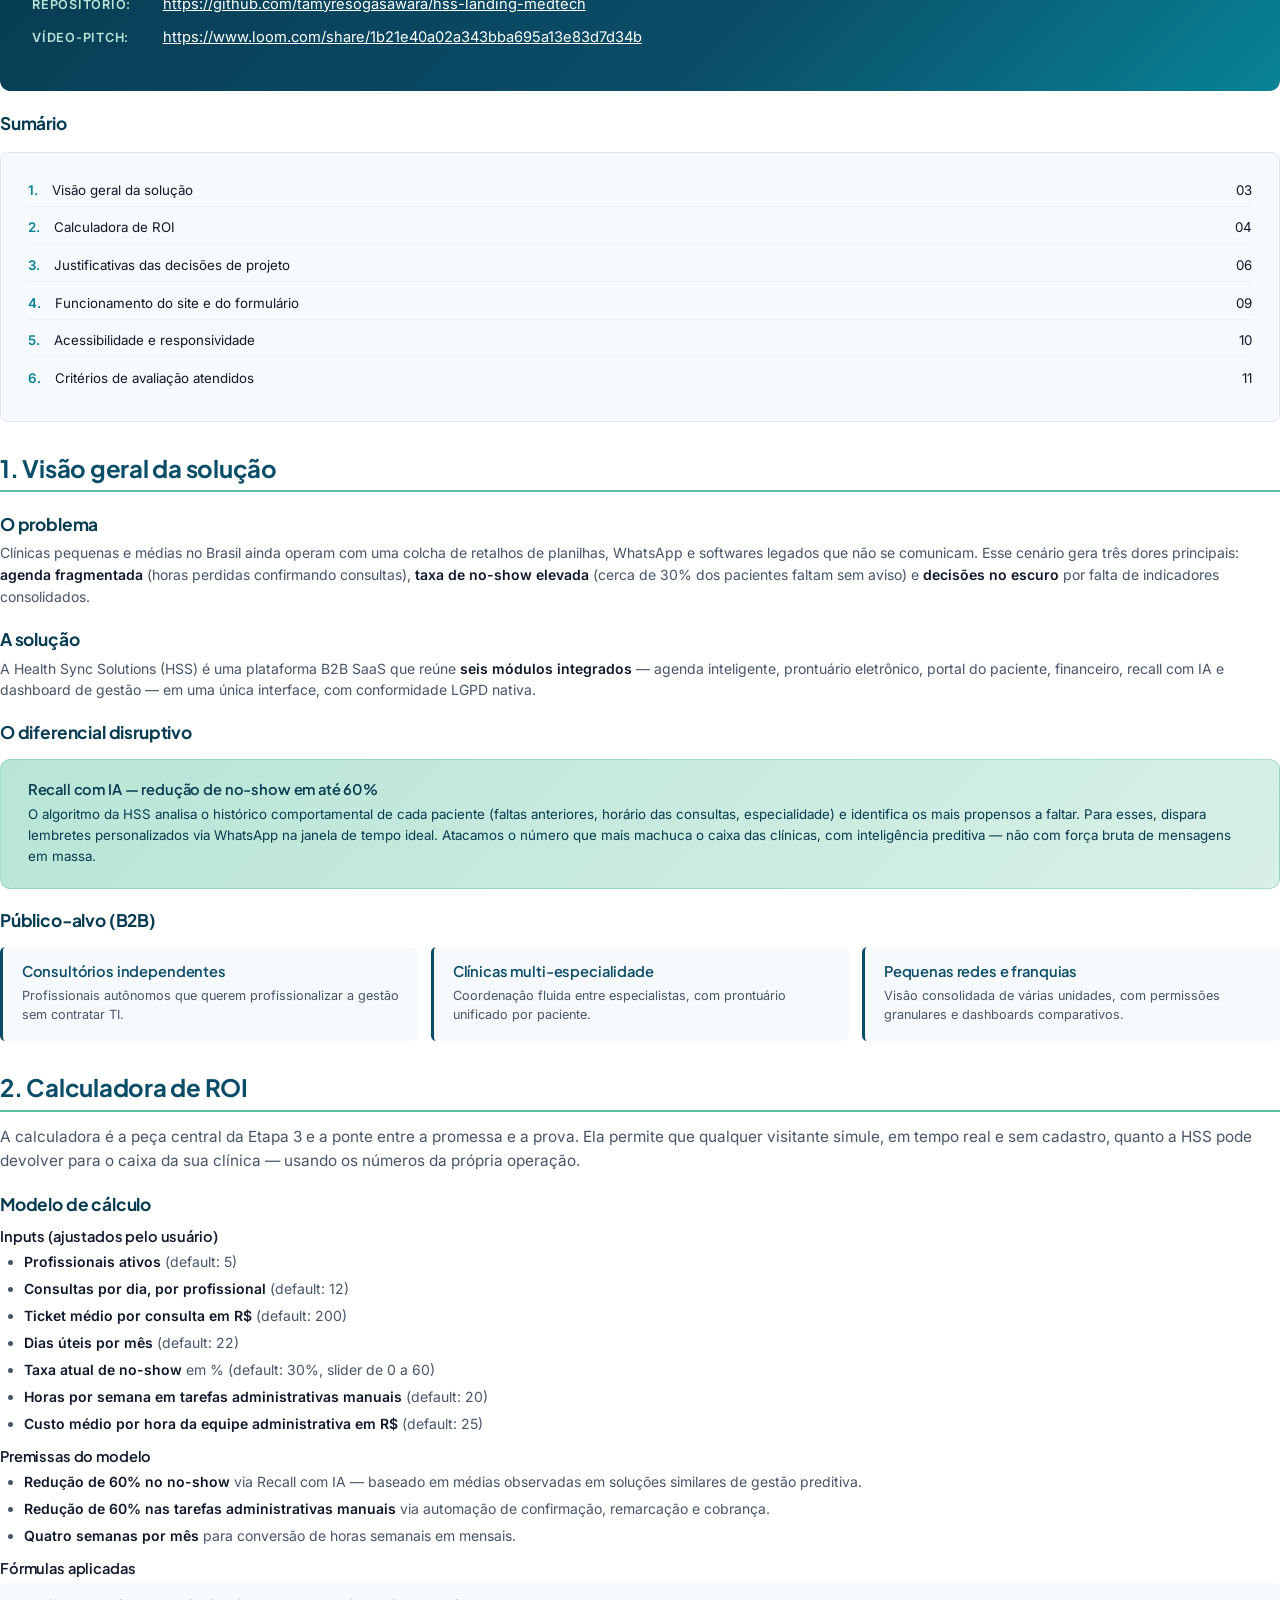
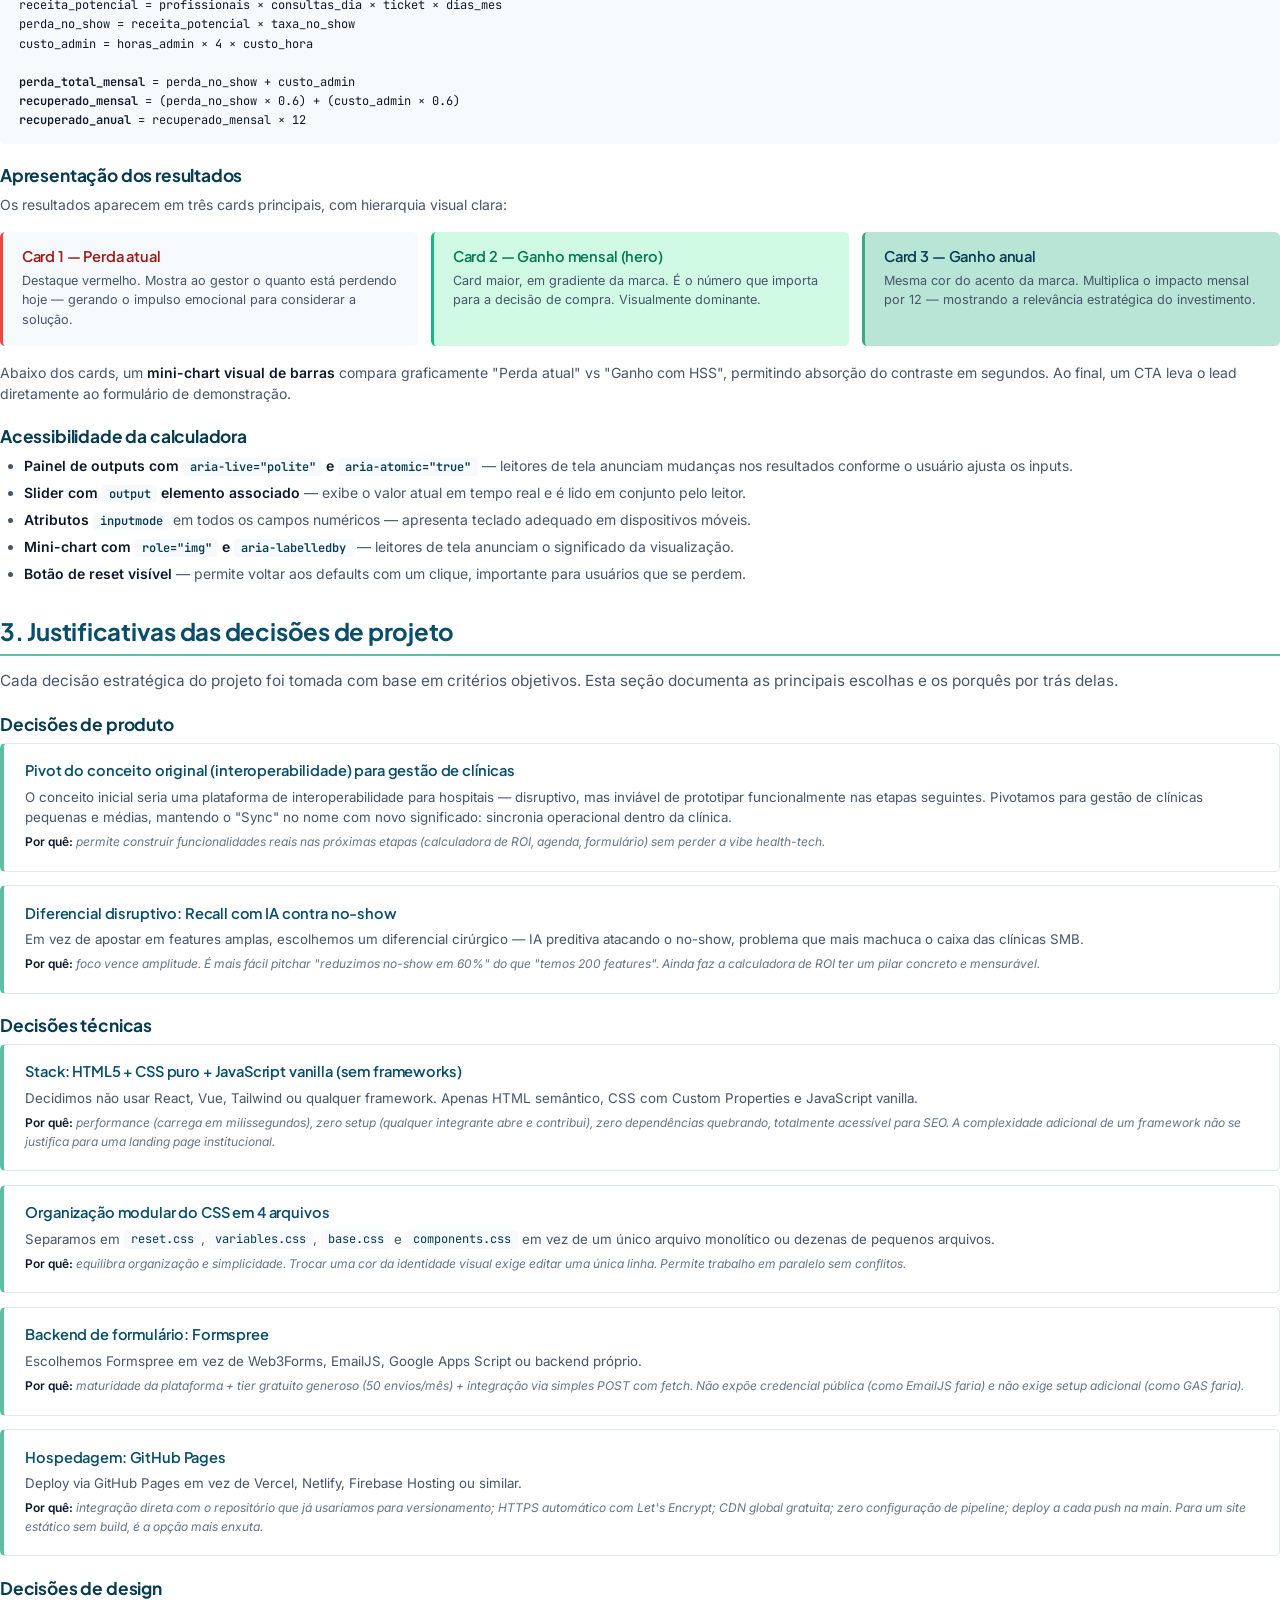
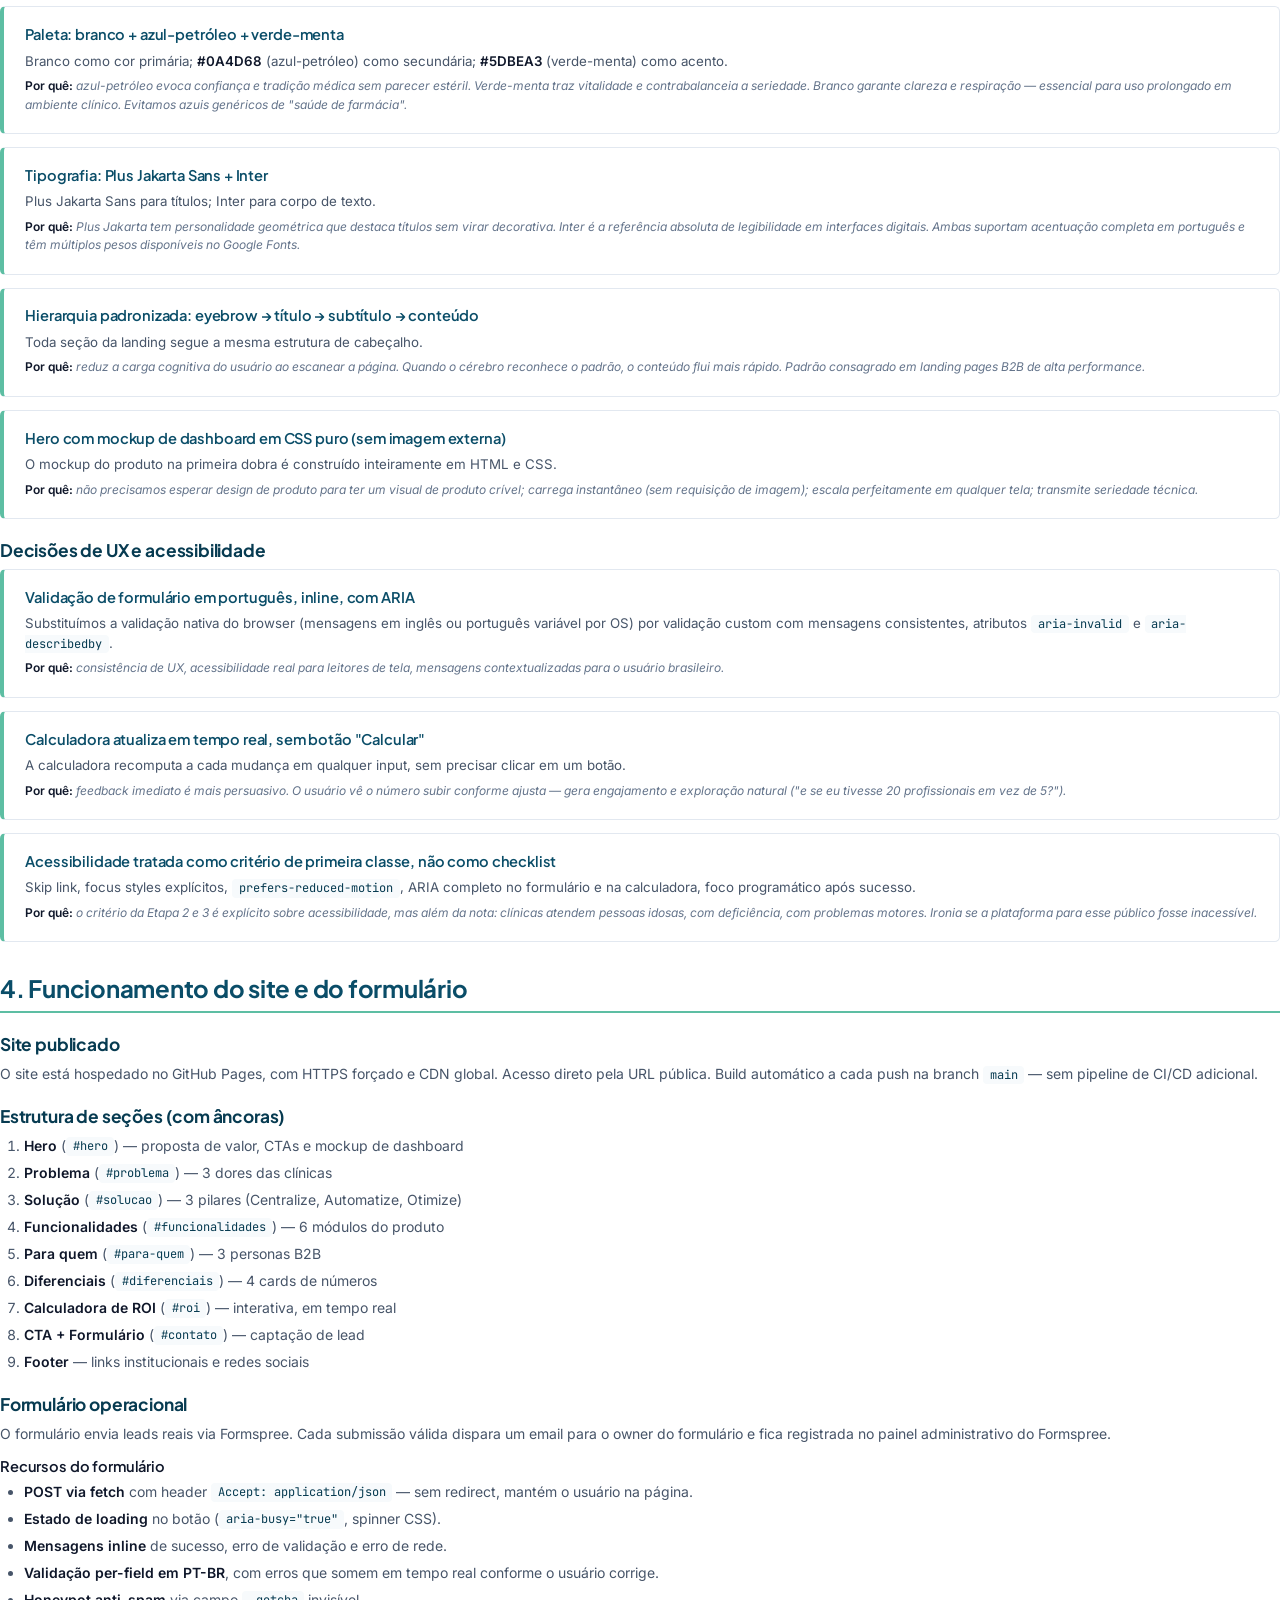
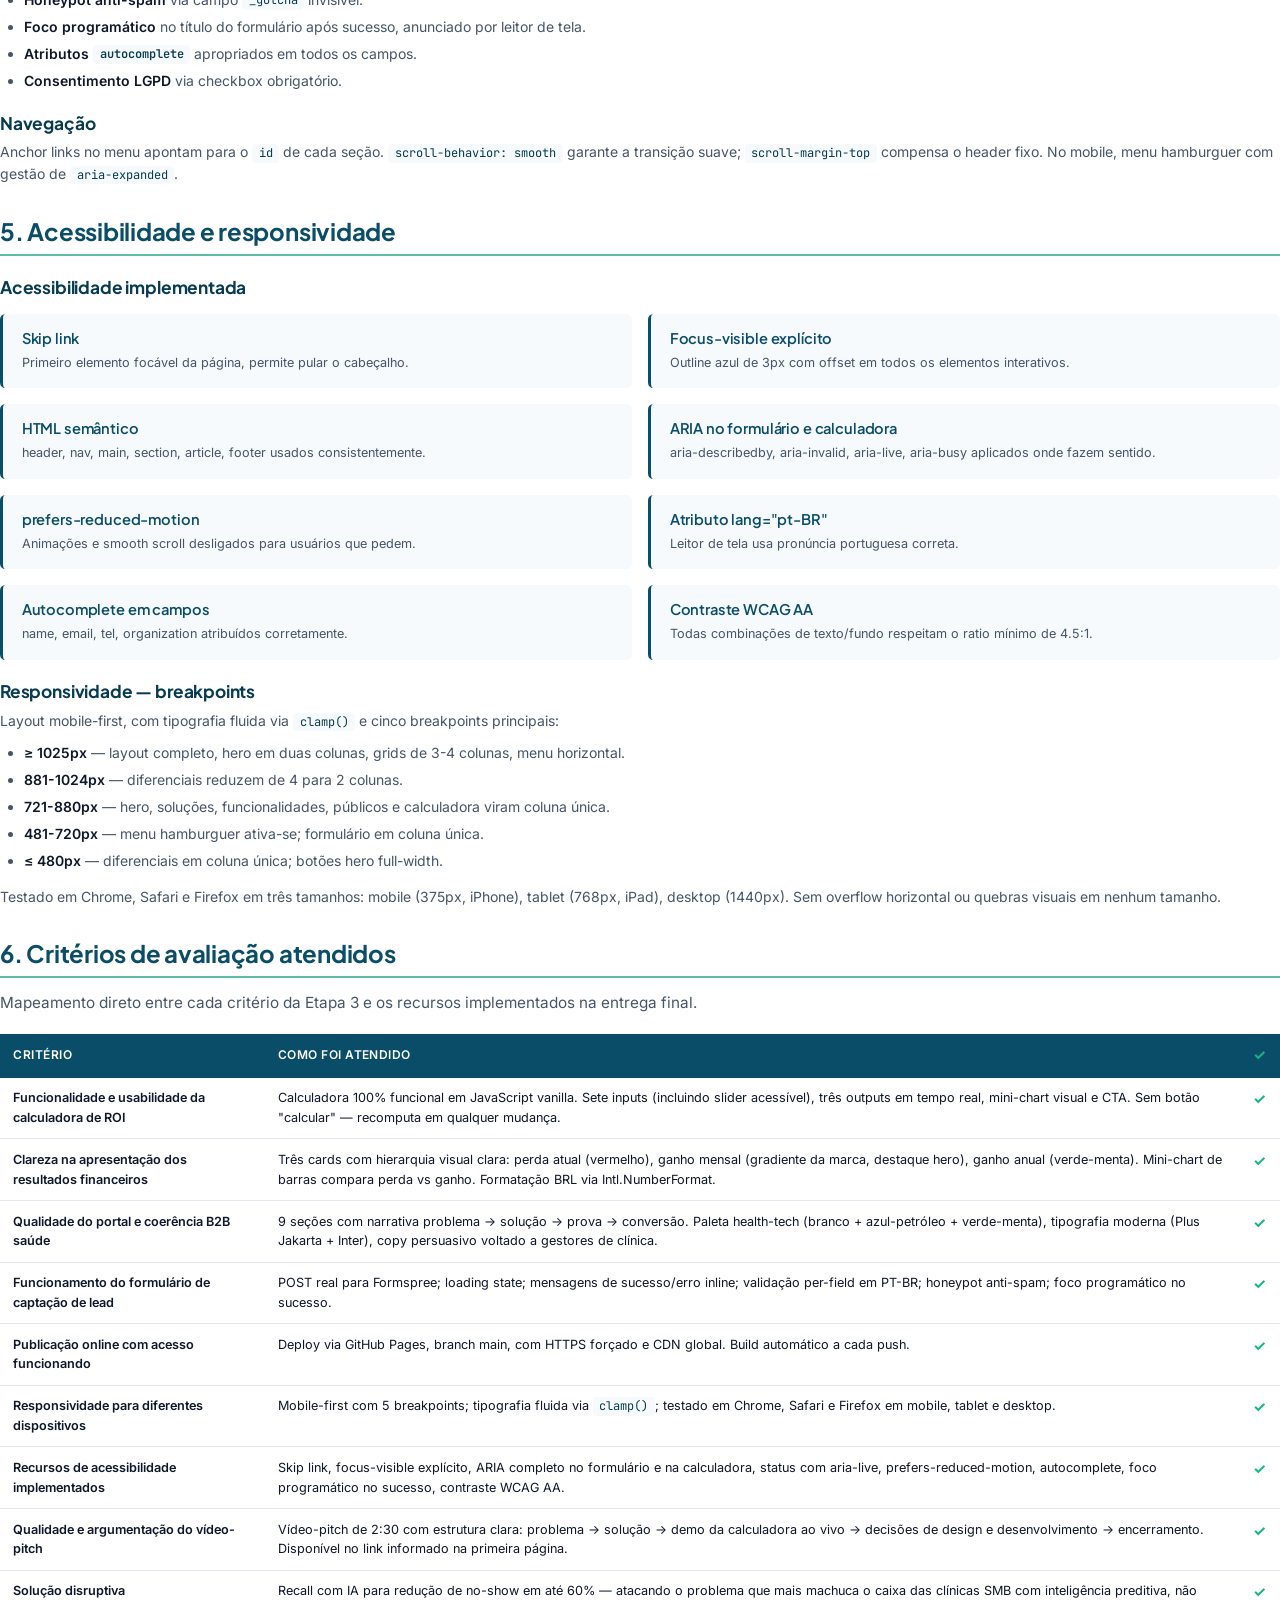
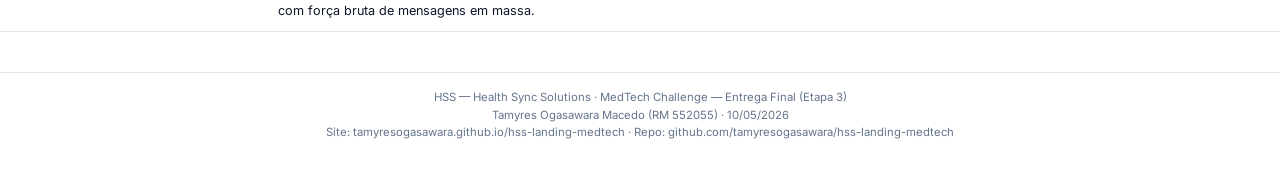
==== commit 3287b4c4: "Add video-pitch link and update delivery date - Replace placeholder with Loom video URL - Update cov" ====
--- a/entrega-etapa3.html
+++ b/entrega-etapa3.html
@@ -535,7 +535,7 @@
       <div class="cover__meta-block">
         <h4>Entrega</h4>
         <p>Etapa 3 — Entrega Final</p>
-        <p style="font-size: 9.5pt; color: var(--text-soft); margin-top: 2pt;">09 de maio de 2026</p>
+        <p style="font-size: 9.5pt; color: var(--text-soft); margin-top: 2pt;">10 de maio de 2026</p>
       </div>
     </div>
   </div>
@@ -596,7 +596,7 @@
       </div>
       <div class="link-row">
         <strong>Vídeo-pitch:</strong>
-        <a href="#"><span class="placeholder">[INSERIR LINK DO VÍDEO]</span></a>
+        <a href="https://www.loom.com/share/1b21e40a02a343bba695a13e83d7d34b">https://www.loom.com/share/1b21e40a02a343bba695a13e83d7d34b</a>
       </div>
     </div>
 
@@ -1007,7 +1007,7 @@
 
     <div class="doc-footer">
       HSS — Health Sync Solutions · MedTech Challenge — Entrega Final (Etapa 3)<br>
-      Tamyres Ogasawara Macedo (RM 552055) · 09/05/2026<br>
+      Tamyres Ogasawara Macedo (RM 552055) · 10/05/2026<br>
       Site: tamyresogasawara.github.io/hss-landing-medtech · Repo: github.com/tamyresogasawara/hss-landing-medtech
     </div>
   </section>
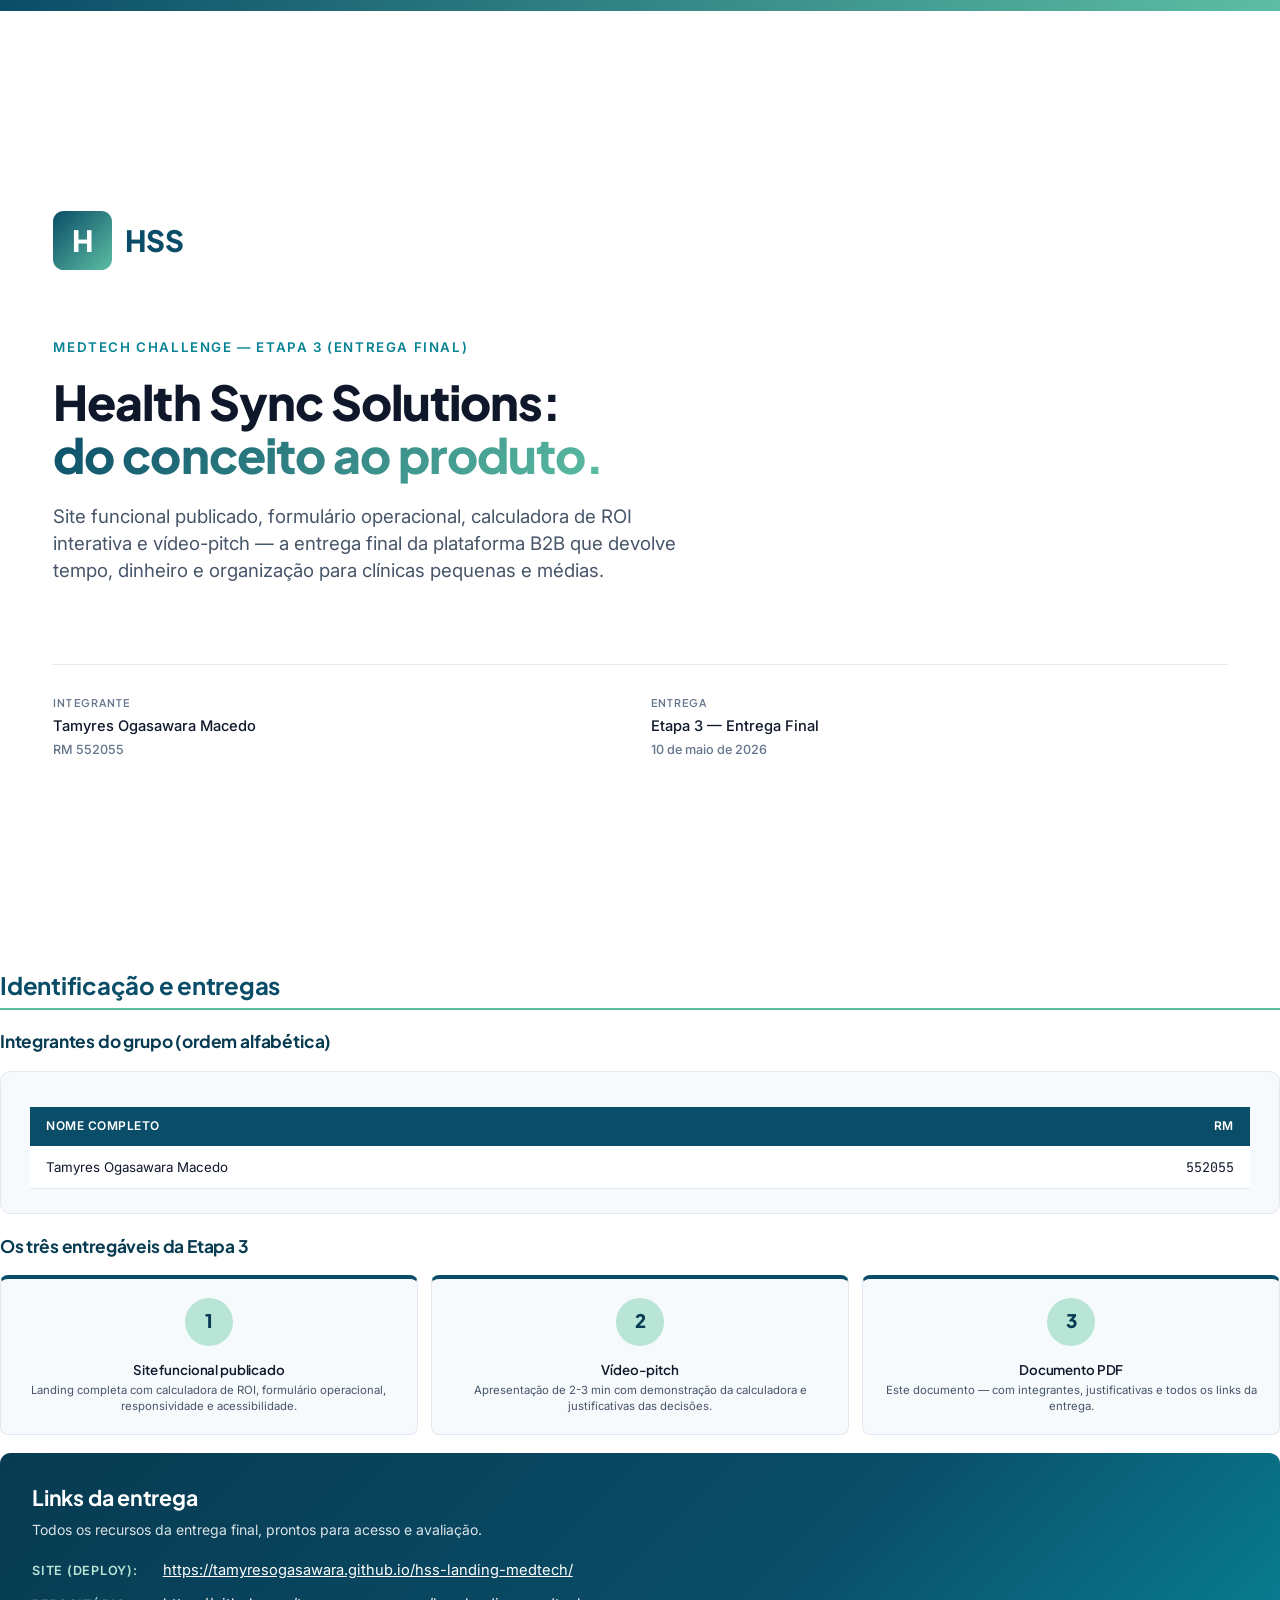
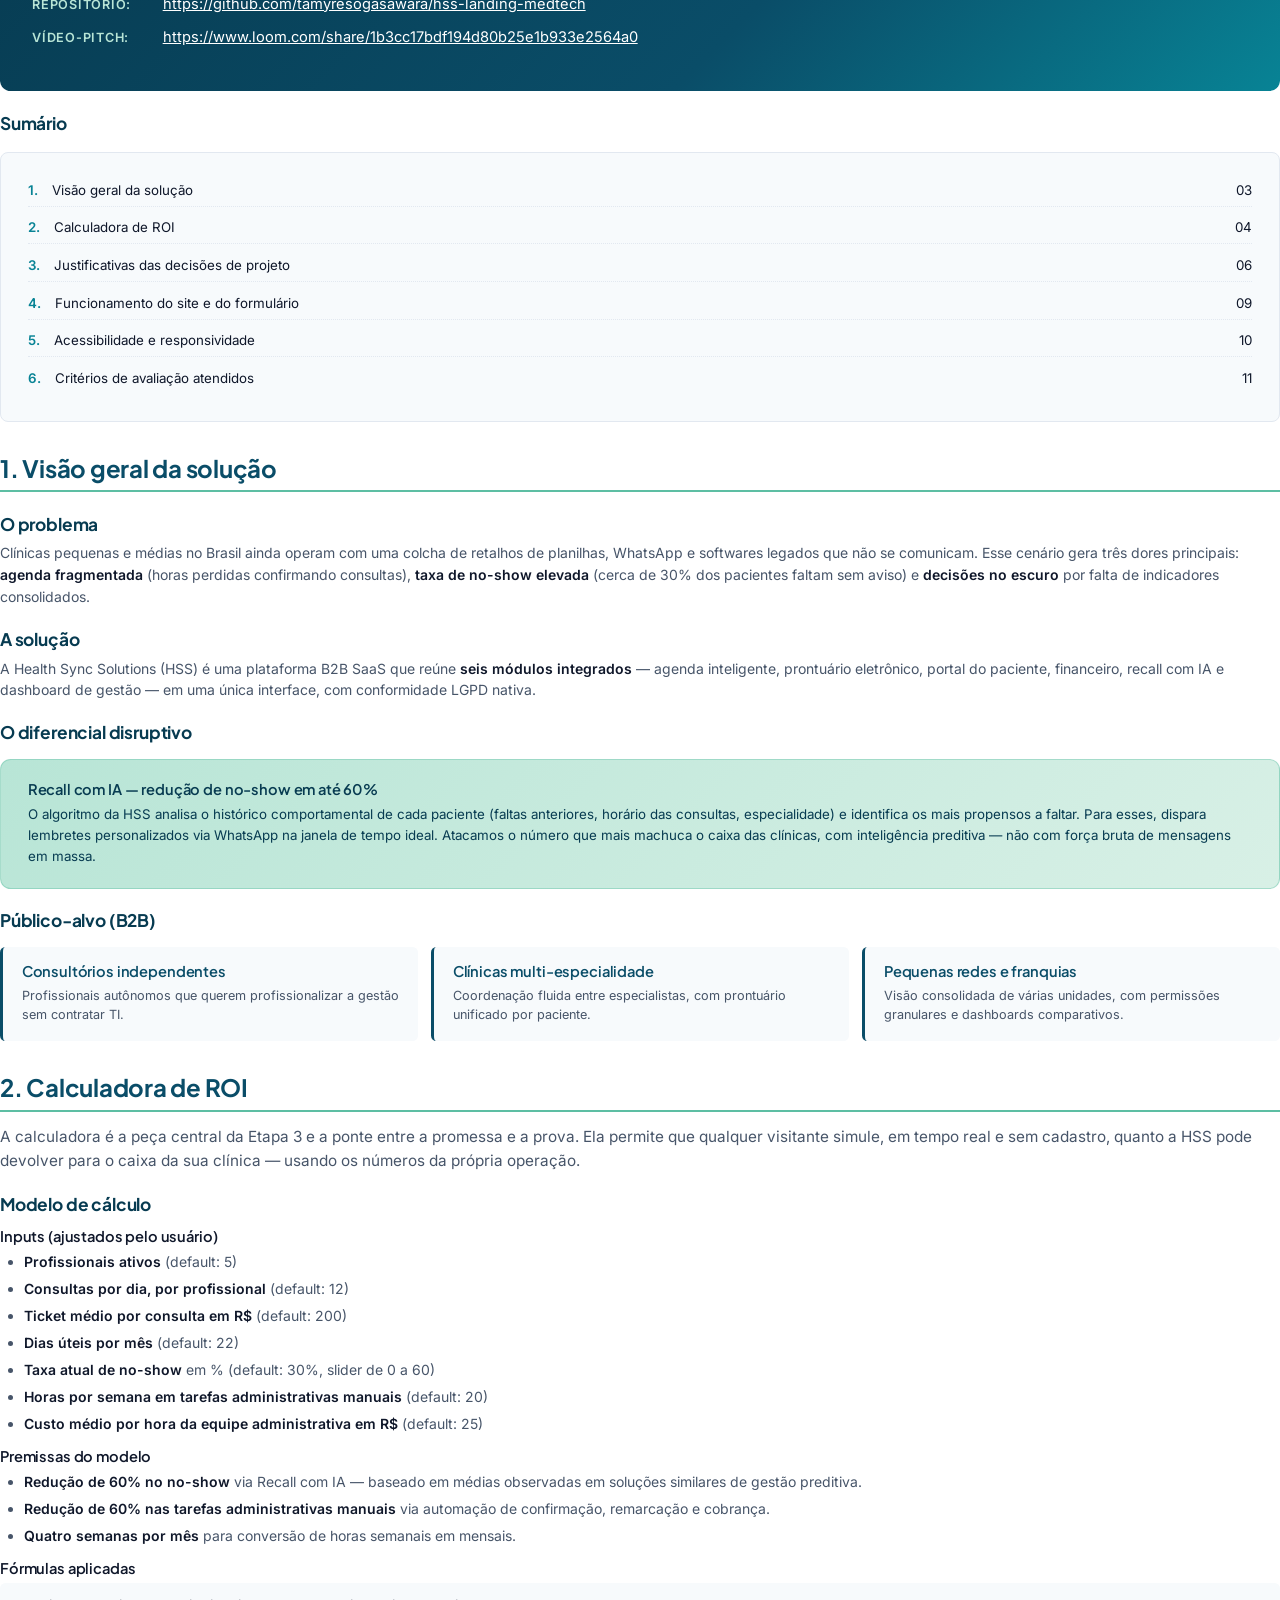
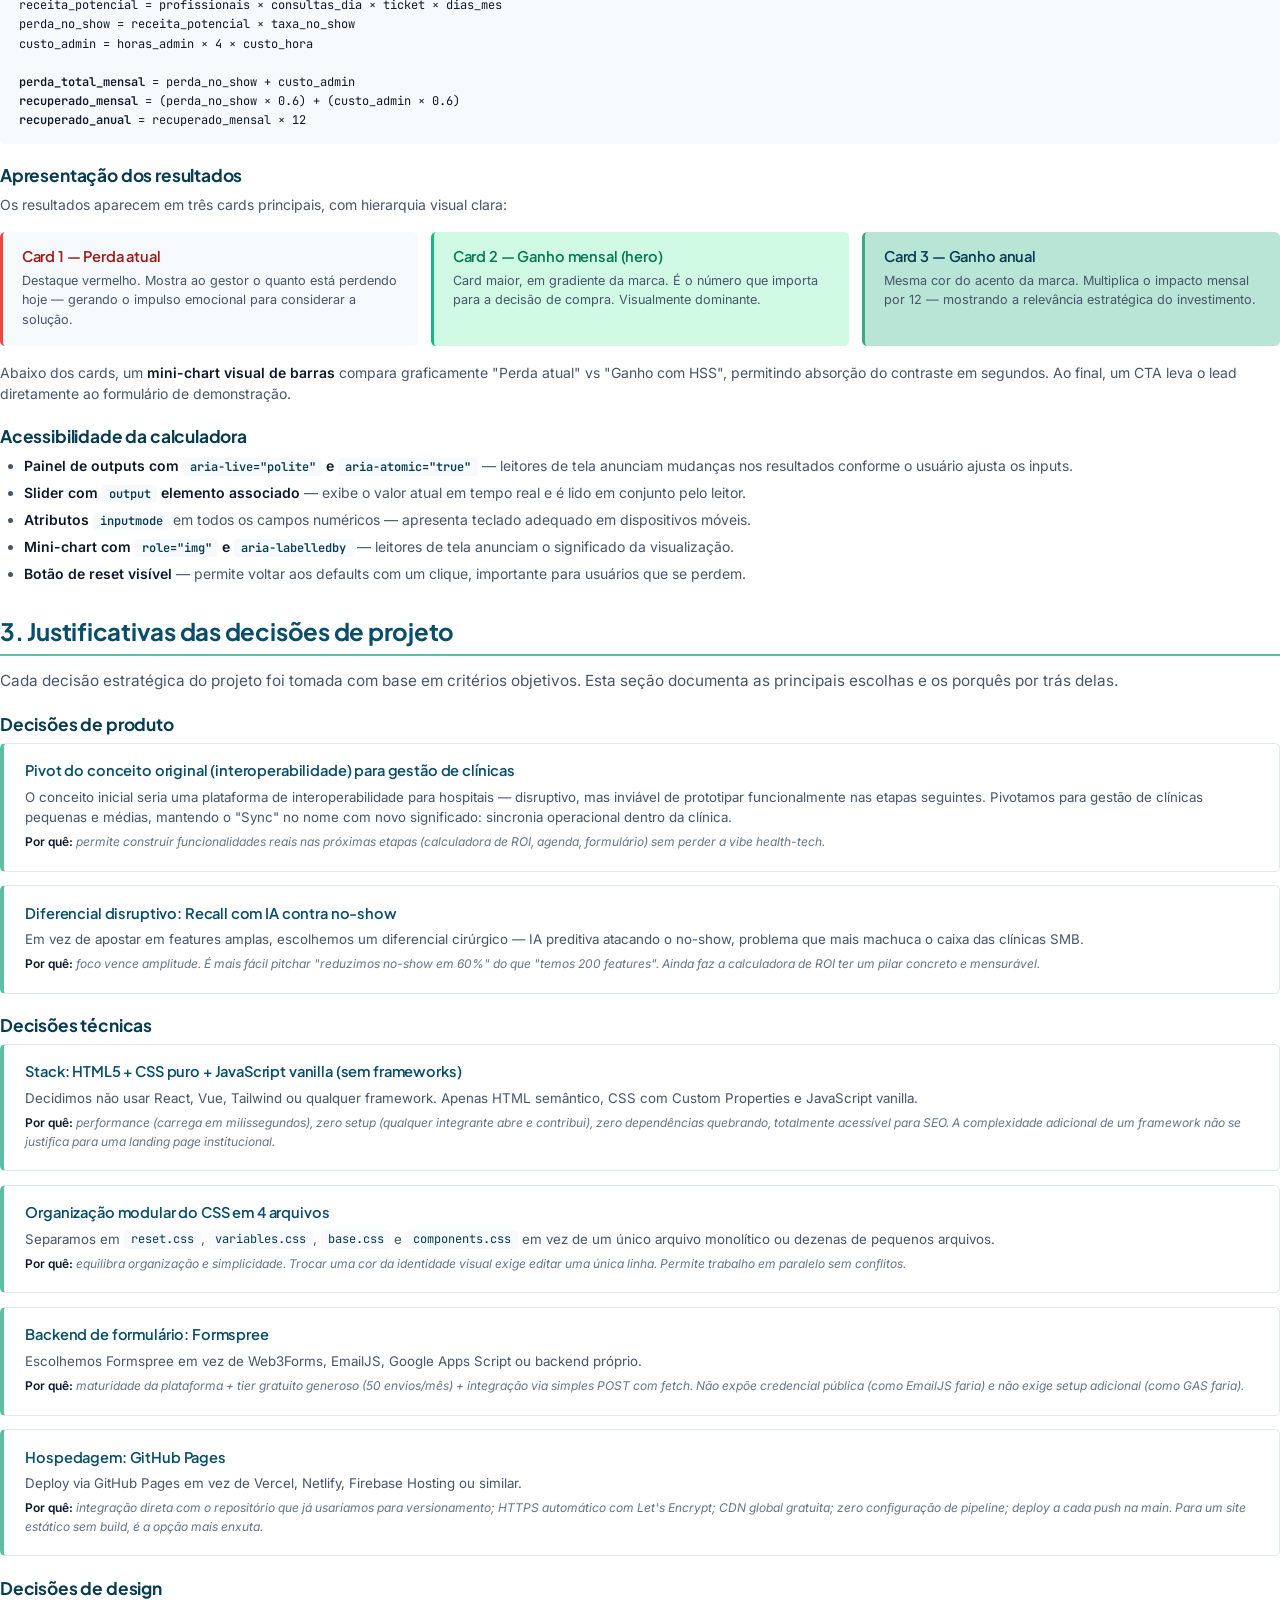
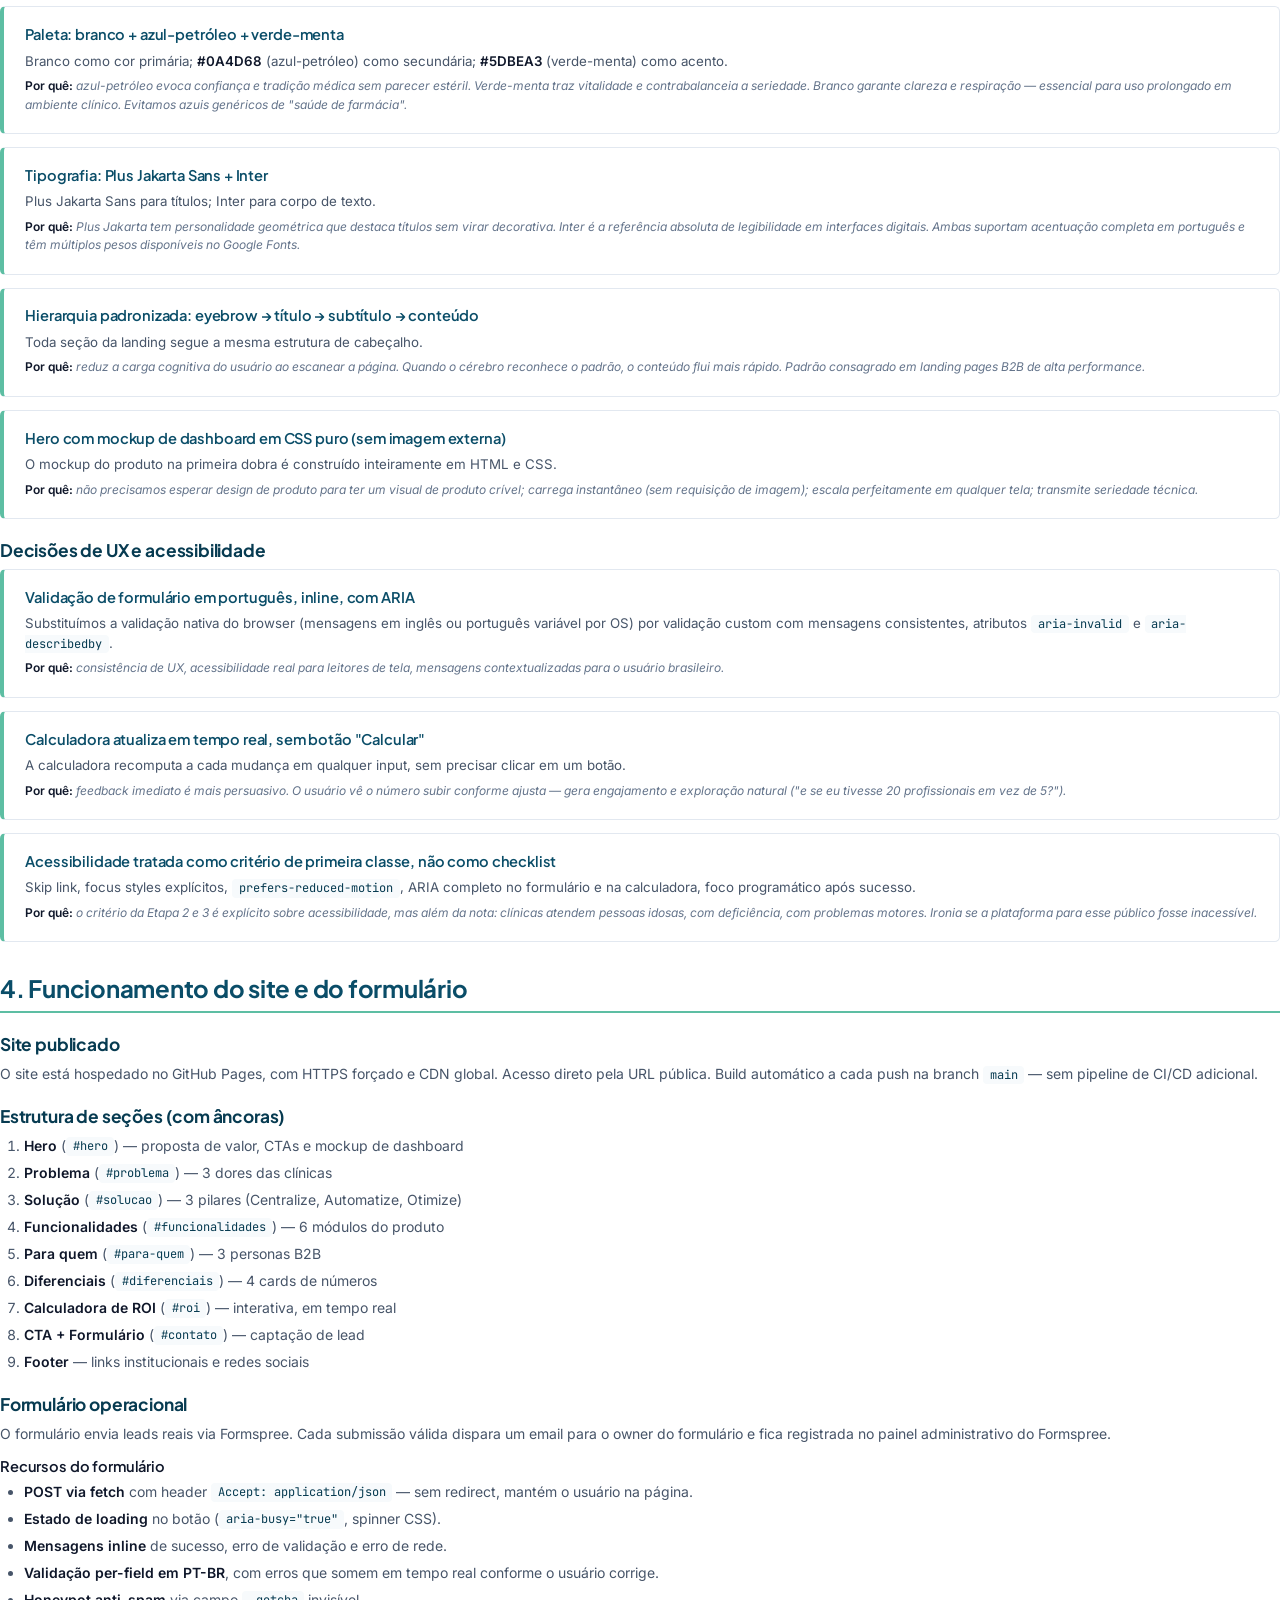
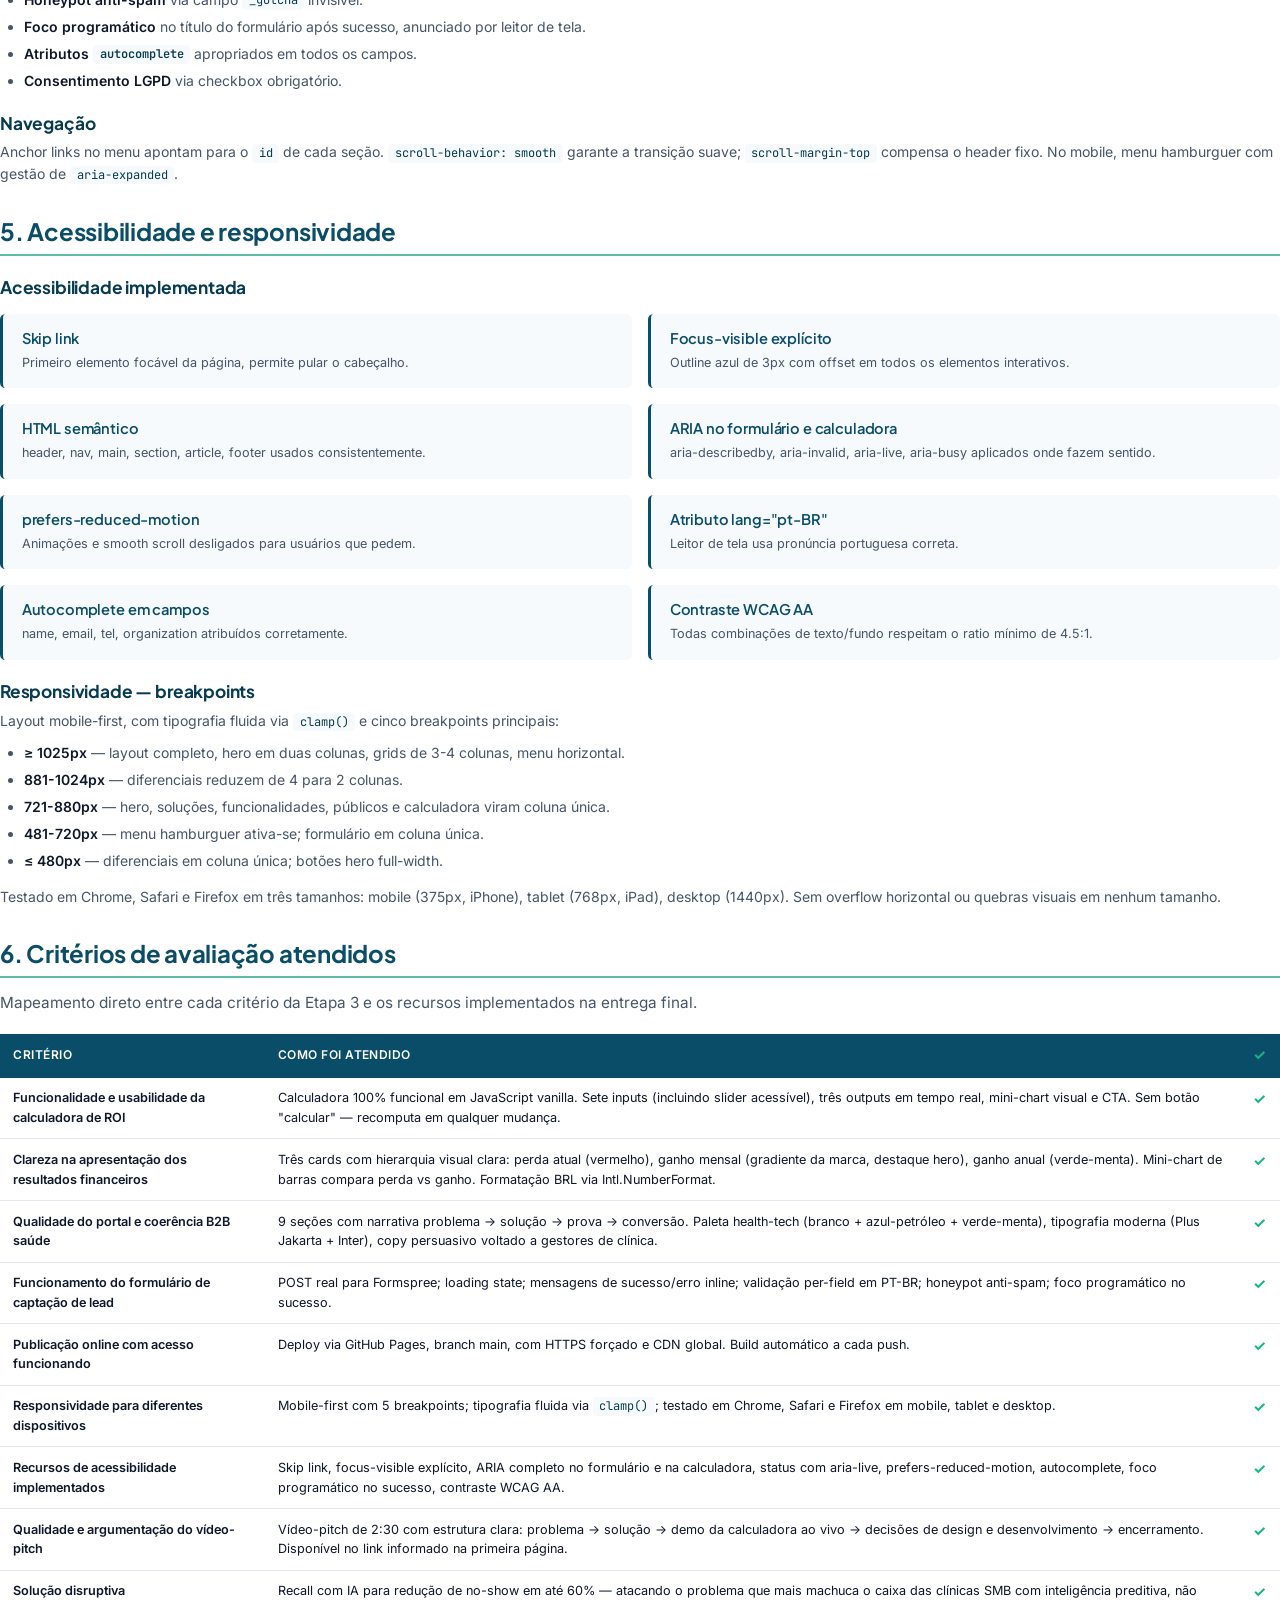
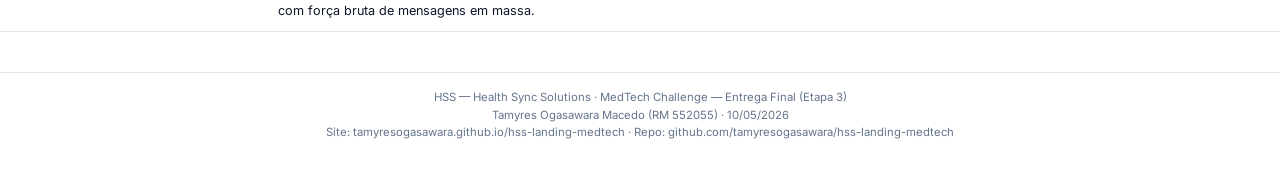
==== commit 44559e3b: "Update video-pitch link to final recorded version Co-Authored-By: Claude Opus 4.7 (1M context) <nore" ====
--- a/entrega-etapa3.html
+++ b/entrega-etapa3.html
@@ -596,7 +596,7 @@
       </div>
       <div class="link-row">
         <strong>Vídeo-pitch:</strong>
-        <a href="https://www.loom.com/share/1b21e40a02a343bba695a13e83d7d34b">https://www.loom.com/share/1b21e40a02a343bba695a13e83d7d34b</a>
+        <a href="https://www.loom.com/share/1b3cc17bdf194d80b25e1b933e2564a0">https://www.loom.com/share/1b3cc17bdf194d80b25e1b933e2564a0</a>
       </div>
     </div>
 
